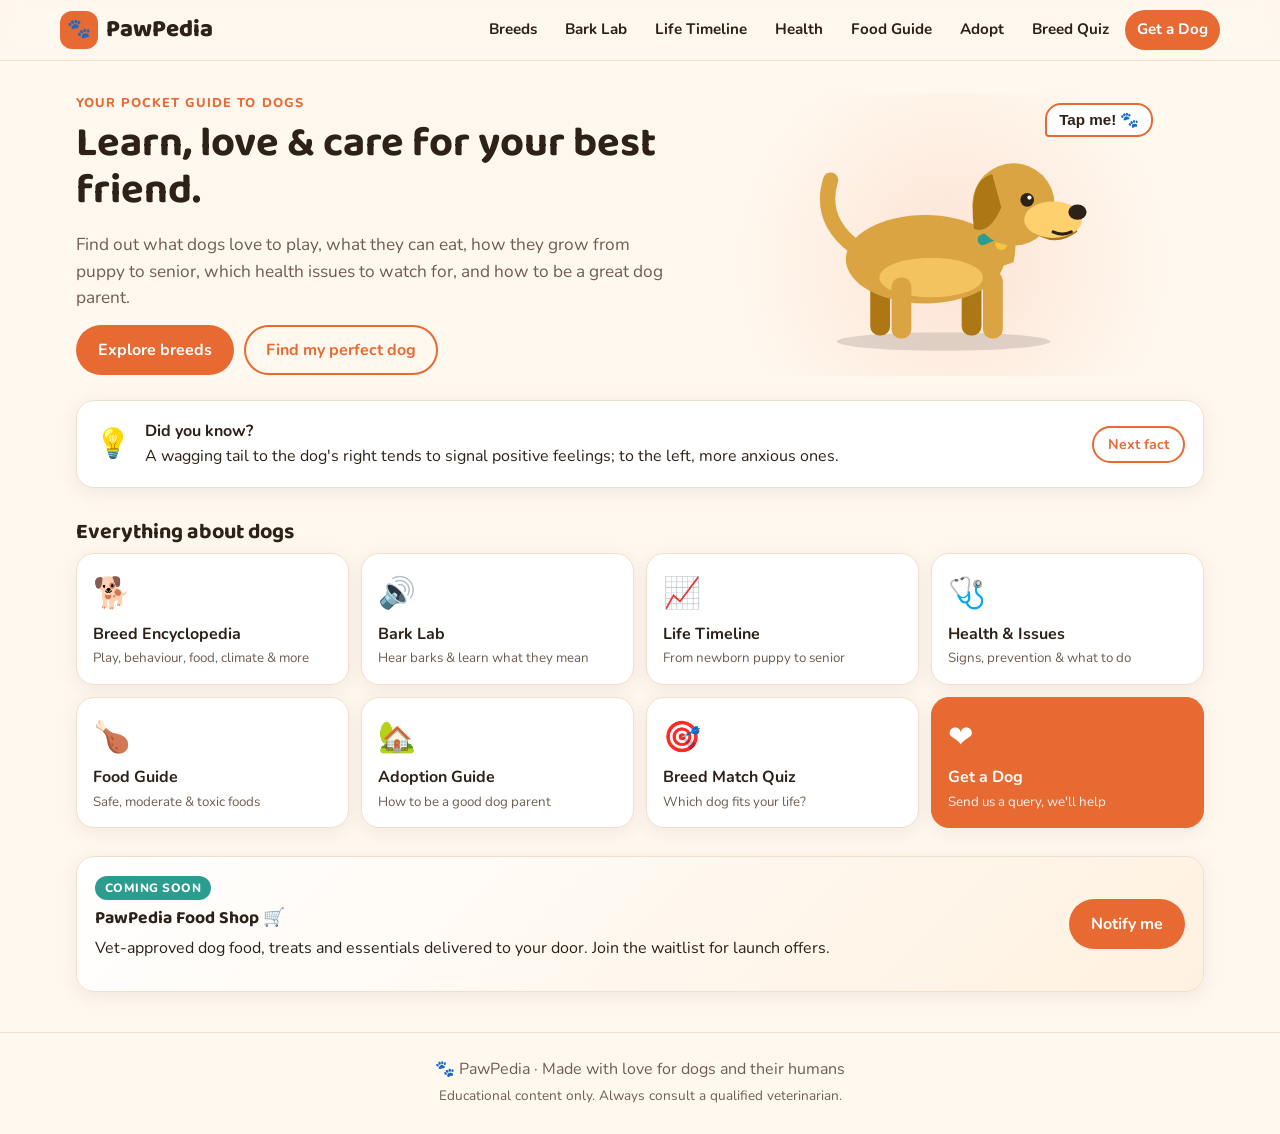
==== index.html @ 93c73d60 "Add PawPedia dog learning PWA for Netlify Breed encyclopedia, synthesised Bark Lab, life-stage timel" ====
<!doctype html>
<html lang="en">
<head>
  <meta charset="utf-8">
  <meta name="viewport" content="width=device-width, initial-scale=1, viewport-fit=cover">
  <title>PawPedia — Learn, Love & Care for Dogs</title>
  <meta name="description" content="PawPedia: learn dog breeds, what they love to play and eat, safe and toxic foods, the puppy-to-senior timeline, health issues and how to be a great dog parent. Hear different barks and find your perfect dog.">
  <meta name="theme-color" content="#e86a33">
  <link rel="manifest" href="/manifest.webmanifest">
  <link rel="icon" href="/icons/icon.svg" type="image/svg+xml">
  <link rel="apple-touch-icon" href="/icons/icon-192.png">
  <link rel="preconnect" href="https://fonts.googleapis.com">
  <link rel="preconnect" href="https://fonts.gstatic.com" crossorigin>
  <link href="https://fonts.googleapis.com/css2?family=Baloo+2:wght@600;800&family=Nunito:wght@400;600;700&display=swap" rel="stylesheet">
  <link rel="stylesheet" href="/css/styles.css">
</head>
<body>
  <a class="skip" href="#main">Skip to content</a>

  <header class="topbar">
    <a class="brand" href="#home" aria-label="PawPedia home">
      <span class="brand-mark" aria-hidden="true">🐾</span>
      <span>PawPedia</span>
    </a>
    <nav class="topnav" aria-label="Main">
      <a href="#breeds" data-nav="breeds">Breeds</a>
      <a href="#bark" data-nav="bark">Bark Lab</a>
      <a href="#timeline" data-nav="timeline">Life Timeline</a>
      <a href="#health" data-nav="health">Health</a>
      <a href="#food" data-nav="food">Food Guide</a>
      <a href="#adopt" data-nav="adopt">Adopt</a>
      <a href="#quiz" data-nav="quiz">Breed Quiz</a>
      <a href="#services" data-nav="services" class="cta">Get a Dog</a>
    </nav>
  </header>

  <main id="main" tabindex="-1">
    <!-- Home -->
    <section class="view" id="view-home" data-view="home">
      <div class="hero">
        <div class="hero-text">
          <p class="eyebrow">Your pocket guide to dogs</p>
          <h1>Learn, love &amp; care for your best friend.</h1>
          <p class="lead">Find out what dogs love to play, what they can eat, how they grow from puppy to senior, which health issues to watch for, and how to be a great dog parent.</p>
          <div class="hero-actions">
            <a class="btn primary" href="#breeds">Explore breeds</a>
            <a class="btn ghost" href="#quiz">Find my perfect dog</a>
          </div>
        </div>
        <button class="hero-dog" id="hero-dog" type="button" aria-label="Tap the dog to hear it bark">
          <span class="dog-holder" data-dog data-color="#d9a441"></span>
          <span class="bubble" aria-hidden="true">Tap me! 🐾</span>
        </button>
      </div>

      <div class="fact card">
        <span class="fact-icon" aria-hidden="true">💡</span>
        <div>
          <strong>Did you know?</strong>
          <p id="fact-text"></p>
        </div>
        <button class="btn small ghost" id="fact-next" type="button">Next fact</button>
      </div>

      <h2 class="section-title">Everything about dogs</h2>
      <div class="tiles">
        <a class="tile" href="#breeds"><span>🐕</span><b>Breed Encyclopedia</b><small>Play, behaviour, food, climate &amp; more</small></a>
        <a class="tile" href="#bark"><span>🔊</span><b>Bark Lab</b><small>Hear barks &amp; learn what they mean</small></a>
        <a class="tile" href="#timeline"><span>📈</span><b>Life Timeline</b><small>From newborn puppy to senior</small></a>
        <a class="tile" href="#health"><span>🩺</span><b>Health &amp; Issues</b><small>Signs, prevention &amp; what to do</small></a>
        <a class="tile" href="#food"><span>🍗</span><b>Food Guide</b><small>Safe, moderate &amp; toxic foods</small></a>
        <a class="tile" href="#adopt"><span>🏡</span><b>Adoption Guide</b><small>How to be a good dog parent</small></a>
        <a class="tile" href="#quiz"><span>🎯</span><b>Breed Match Quiz</b><small>Which dog fits your life?</small></a>
        <a class="tile accent" href="#services"><span>❤️</span><b>Get a Dog</b><small>Send us a query, we'll help</small></a>
      </div>

      <div class="promo card">
        <div>
          <span class="badge">Coming soon</span>
          <h3>PawPedia Food Shop 🛒</h3>
          <p>Vet-approved dog food, treats and essentials delivered to your door. Join the waitlist for launch offers.</p>
        </div>
        <a class="btn primary" href="#services/shop">Notify me</a>
      </div>
    </section>

    <!-- Breeds list -->
    <section class="view" id="view-breeds" data-view="breeds" hidden>
      <h1>Breed Encyclopedia</h1>
      <p class="lead">Tap a breed to see what it loves, how it behaves, what it eats, its ideal temperature and common health issues.</p>
      <div class="toolbar">
        <input type="search" id="breed-search" placeholder="Search breeds…" aria-label="Search breeds">
        <select id="breed-size" aria-label="Filter by size">
          <option value="">All sizes</option>
          <option value="Toy">Toy</option>
          <option value="Small">Small</option>
          <option value="Medium">Medium</option>
          <option value="Large">Large</option>
        </select>
      </div>
      <div class="breed-grid" id="breed-grid"></div>
    </section>

    <!-- Breed detail -->
    <section class="view" id="view-breed" data-view="breed" hidden>
      <div id="breed-detail"></div>
    </section>

    <!-- Bark lab -->
    <section class="view" id="view-bark" data-view="bark" hidden>
      <h1>Bark Lab 🔊</h1>
      <p class="lead">Dogs "talk" with barks, howls, whines and growls. Tap to hear each one and learn what your dog may be trying to say. Turn your volume up!</p>
      <div class="bark-stage card">
        <div class="dog-holder big" id="bark-dog" data-dog data-color="#c98a4b"></div>
        <div class="bark-controls">
          <label for="bark-voice">Dog size</label>
          <div class="seg" role="radiogroup" id="bark-voice">
            <button type="button" role="radio" data-voice="small" aria-checked="false">Small</button>
            <button type="button" role="radio" data-voice="medium" aria-checked="true">Medium</button>
            <button type="button" role="radio" data-voice="deep" aria-checked="false">Large</button>
          </div>
          <div class="bark-buttons">
            <button class="btn primary" type="button" data-bark="single">Woof!</button>
            <button class="btn primary" type="button" data-bark="double">Woof woof!</button>
          </div>
        </div>
      </div>
      <h2 class="section-title">What does that bark mean?</h2>
      <div class="bark-grid" id="bark-grid"></div>
      <p class="note">Context matters: look at the tail, ears and body posture together with the sound. A wagging tail doesn't always mean a happy dog.</p>
    </section>

    <!-- Timeline -->
    <section class="view" id="view-timeline" data-view="timeline" hidden>
      <h1>Life Timeline 📈</h1>
      <p class="lead">See how a dog looks, behaves and what it needs at every stage of life. Drag the slider or tap a stage.</p>
      <div class="timeline card">
        <div class="timeline-visual">
          <div class="dog-holder big" id="timeline-dog" data-dog data-color="#d9a441"></div>
        </div>
        <input type="range" id="timeline-range" min="0" max="6" step="1" value="0" aria-label="Life stage">
        <ol class="stage-dots" id="stage-dots"></ol>
        <div id="stage-info" class="stage-info" aria-live="polite"></div>
      </div>

      <div class="card age-calc">
        <h2>🎂 Dog age in human years</h2>
        <div class="calc-row">
          <label>Age (years)
            <input type="number" id="age-years" min="0" max="25" step="0.5" value="3">
          </label>
          <label>Size
            <select id="age-size">
              <option value="small">Small (&lt;10 kg)</option>
              <option value="medium" selected>Medium (10–25 kg)</option>
              <option value="large">Large (25–45 kg)</option>
              <option value="giant">Giant (&gt;45 kg)</option>
            </select>
          </label>
        </div>
        <p class="age-result" id="age-result" aria-live="polite"></p>
        <p class="note">This is an estimate. Larger dogs age faster after their first two years.</p>
      </div>
    </section>

    <!-- Health -->
    <section class="view" id="view-health" data-view="health" hidden>
      <h1>Health Issues &amp; How to Overcome Them 🩺</h1>
      <p class="lead">Know the warning signs early. Emergencies need a vet <strong>immediately</strong>.</p>
      <div class="chips" id="health-filter" role="group" aria-label="Filter by type">
        <button type="button" class="chip active" data-sev="">All</button>
        <button type="button" class="chip" data-sev="Emergency">🚨 Emergency</button>
        <button type="button" class="chip" data-sev="Common">Common</button>
        <button type="button" class="chip" data-sev="Chronic">Chronic</button>
        <button type="button" class="chip" data-sev="Behavioural">Behavioural</button>
      </div>
      <div class="health-list" id="health-list"></div>
      <div class="card vaccine">
        <h2>💉 Typical puppy vaccination &amp; care schedule</h2>
        <table>
          <thead><tr><th>Age</th><th>What</th></tr></thead>
          <tbody>
            <tr><td>2, 4, 6, 8 weeks</td><td>Deworming (then every 3 months for adults)</td></tr>
            <tr><td>6–8 weeks</td><td>1st core vaccine: DHPPi + Leptospirosis</td></tr>
            <tr><td>9–12 weeks</td><td>2nd DHPPi + L booster</td></tr>
            <tr><td>12–14 weeks</td><td>Anti-rabies vaccine + 3rd booster</td></tr>
            <tr><td>Every year</td><td>Booster vaccines + health check</td></tr>
            <tr><td>Monthly</td><td>Tick &amp; flea prevention</td></tr>
          </tbody>
        </table>
        <p class="note">Schedules vary by country and vet. Always follow your veterinarian's plan.</p>
      </div>
      <p class="disclaimer">PawPedia is for education only and is not a substitute for professional veterinary advice.</p>
    </section>

    <!-- Food -->
    <section class="view" id="view-food" data-view="food" hidden>
      <h1>Food Guide 🍗</h1>
      <p class="lead">Can my dog eat this? Search any food to find out.</p>
      <div class="toolbar">
        <input type="search" id="food-search" placeholder="e.g. chocolate, mango, curd…" aria-label="Search foods">
      </div>
      <div class="chips" id="food-filter" role="group" aria-label="Filter foods">
        <button type="button" class="chip active" data-verdict="">All</button>
        <button type="button" class="chip safe" data-verdict="safe">✅ Safe</button>
        <button type="button" class="chip moderate" data-verdict="moderate">⚠️ In moderation</button>
        <button type="button" class="chip toxic" data-verdict="toxic">⛔ Toxic</button>
      </div>
      <div class="food-list" id="food-list"></div>
      <div class="card tips">
        <h2>Feeding golden rules</h2>
        <ul>
          <li>Treats should make up no more than <strong>10%</strong> of daily calories.</li>
          <li>Switch foods gradually over <strong>7–10 days</strong> to avoid an upset stomach.</li>
          <li>Fresh, clean water must <strong>always</strong> be available.</li>
          <li>Puppies need puppy food. Large-breed puppies need large-breed formulas.</li>
          <li>If your dog eats something toxic, call your vet right away. Don't wait for symptoms.</li>
        </ul>
      </div>
    </section>

    <!-- Adopt -->
    <section class="view" id="view-adopt" data-view="adopt" hidden>
      <h1>Adopting a Dog: Be a Great Dog Parent 🏡</h1>
      <p class="lead">A dog is a 10–15 year commitment. Work through this checklist. Your progress is saved on this device.</p>
      <div class="progress card">
        <div class="progress-bar"><span id="adopt-progress-bar"></span></div>
        <p id="adopt-progress-text"></p>
      </div>
      <div id="adopt-list"></div>
      <div class="card tips">
        <h2>Adopt, don't shop? 💛</h2>
        <p>Millions of healthy, loving dogs (including Indies) wait in shelters. Adopted dogs are often already vaccinated and sterilised. If you buy, choose a responsible breeder who health-tests the parents, lets you meet the mother, and never sells puppies younger than 8 weeks.</p>
        <a class="btn primary" href="#services">Ask us to help you find a dog</a>
      </div>
    </section>

    <!-- Quiz -->
    <section class="view" id="view-quiz" data-view="quiz" hidden>
      <h1>Breed Match Quiz 🎯</h1>
      <p class="lead">Answer 6 quick questions and we'll suggest breeds that fit your lifestyle.</p>
      <form id="quiz-form" class="card quiz"></form>
      <div id="quiz-result"></div>
    </section>

    <!-- Services / revenue -->
    <section class="view" id="view-services" data-view="services" hidden>
      <h1>Get a Dog &amp; Services ❤️</h1>
      <p class="lead">Want a dog, food or care services? Tell us what you need and our team will get back to you.</p>

      <div class="service-grid">
        <article class="service card highlight" id="svc-get">
          <span class="svc-icon">🐶</span>
          <h2>Want to get a dog?</h2>
          <p>Adopt or buy from verified shelters and health-tested breeders. Send a query and we'll match you with the right dog.</p>
          <form name="dog-query" method="POST" action="/success.html" data-netlify="true" netlify-honeypot="bot-field" class="form" data-ajax>
            <input type="hidden" name="form-name" value="dog-query">
            <p class="hp"><label>Don't fill this: <input name="bot-field"></label></p>
            <label>Your name<input name="name" required autocomplete="name"></label>
            <div class="row2">
              <label>Phone<input name="phone" type="tel" required autocomplete="tel" pattern="[0-9+\-\s]{7,15}"></label>
              <label>Email<input name="email" type="email" autocomplete="email"></label>
            </div>
            <div class="row2">
              <label>City<input name="city" required autocomplete="address-level2"></label>
              <label>Preferred breed
                <select name="breed" id="query-breed">
                  <option value="Not sure — please suggest">Not sure — please suggest</option>
                </select>
              </label>
            </div>
            <div class="row2">
              <label>I want to
                <select name="intent">
                  <option>Adopt</option>
                  <option>Buy from a breeder</option>
                  <option>Either</option>
                </select>
              </label>
              <label>Puppy or adult?
                <select name="age-preference">
                  <option>Puppy</option>
                  <option>Adult</option>
                  <option>No preference</option>
                </select>
              </label>
            </div>
            <label>Anything else? (home, family, budget)<textarea name="message" rows="3"></textarea></label>
            <button class="btn primary block" type="submit">Send my query</button>
            <p class="form-status" role="status"></p>
          </form>
        </article>

        <article class="service card" id="svc-shop">
          <span class="badge">Coming soon</span>
          <span class="svc-icon">🛒</span>
          <h2>Dog Food Shop</h2>
          <p>Vet-approved dry and wet food, healthy treats, toys and accessories, delivered to your door. Join the waitlist for early-bird discounts.</p>
          <form name="shop-waitlist" method="POST" action="/success.html" data-netlify="true" netlify-honeypot="bot-field" class="form" data-ajax>
            <input type="hidden" name="form-name" value="shop-waitlist">
            <p class="hp"><label>Don't fill this: <input name="bot-field"></label></p>
            <label>Email or phone<input name="contact" required></label>
            <label>What would you buy?
              <select name="interest">
                <option>Dry food (kibble)</option>
                <option>Wet / fresh food</option>
                <option>Treats &amp; chews</option>
                <option>Toys &amp; accessories</option>
                <option>Monthly subscription box</option>
              </select>
            </label>
            <button class="btn primary block" type="submit">Notify me at launch</button>
            <p class="form-status" role="status"></p>
          </form>
        </article>
      </div>

      <h2 class="section-title">More services</h2>
      <div class="more-grid">
        <div class="mini card"><span>🩺</span><b>Online vet consult</b><small>Talk to a vet from home</small><button class="btn small ghost" data-interest="Online vet consult" type="button">I'm interested</button></div>
        <div class="mini card"><span>✂️</span><b>Grooming at home</b><small>Bath, haircut, nails &amp; ears</small><button class="btn small ghost" data-interest="Grooming at home" type="button">I'm interested</button></div>
        <div class="mini card"><span>🎓</span><b>Training classes</b><small>Puppy &amp; obedience training</small><button class="btn small ghost" data-interest="Training classes" type="button">I'm interested</button></div>
        <div class="mini card"><span>🏨</span><b>Boarding &amp; sitting</b><small>Trusted care while you travel</small><button class="btn small ghost" data-interest="Boarding & pet sitting" type="button">I'm interested</button></div>
        <div class="mini card"><span>🛡️</span><b>Pet insurance</b><small>Cover vet bills &amp; emergencies</small><button class="btn small ghost" data-interest="Pet insurance" type="button">I'm interested</button></div>
        <div class="mini card"><span>⭐</span><b>PawPedia Premium</b><small>Diet plans &amp; expert guides</small><button class="btn small ghost" data-interest="PawPedia Premium" type="button">I'm interested</button></div>
      </div>

      <article class="service card" id="svc-partner">
        <span class="svc-icon">🤝</span>
        <h2>Partner with PawPedia</h2>
        <p>Are you a shelter, breeder, vet, groomer, trainer or pet brand? List your services and reach dog lovers.</p>
        <form name="partner-enquiry" method="POST" action="/success.html" data-netlify="true" netlify-honeypot="bot-field" class="form" data-ajax>
          <input type="hidden" name="form-name" value="partner-enquiry">
          <p class="hp"><label>Don't fill this: <input name="bot-field"></label></p>
          <div class="row2">
            <label>Name / business<input name="name" required></label>
            <label>Phone or email<input name="contact" required></label>
          </div>
          <label>I am / I want
            <select name="type" id="partner-type">
              <option>Shelter / rescue</option>
              <option>Breeder</option>
              <option>Veterinarian</option>
              <option>Groomer</option>
              <option>Trainer</option>
              <option>Pet brand / advertiser</option>
              <option>Customer — Online vet consult</option>
              <option>Customer — Grooming at home</option>
              <option>Customer — Training classes</option>
              <option>Customer — Boarding &amp; pet sitting</option>
              <option>Customer — Pet insurance</option>
              <option>Customer — PawPedia Premium</option>
            </select>
          </label>
          <label>City<input name="city"></label>
          <label>Message<textarea name="message" rows="3"></textarea></label>
          <button class="btn primary block" type="submit">Send</button>
          <p class="form-status" role="status"></p>
        </form>
      </article>
    </section>
  </main>

  <nav class="tabbar" aria-label="Quick navigation">
    <a href="#home" data-nav="home"><span>🏠</span>Home</a>
    <a href="#breeds" data-nav="breeds"><span>🐕</span>Breeds</a>
    <a href="#bark" data-nav="bark"><span>🔊</span>Bark</a>
    <a href="#care" data-nav="care" id="care-tab"><span>🩺</span>Care</a>
    <a href="#services" data-nav="services"><span>❤️</span>Get a Dog</a>
  </nav>

  <div class="sheet" id="care-sheet" hidden>
    <div class="sheet-panel" role="dialog" aria-modal="true" aria-label="Care topics">
      <a href="#timeline">📈 Life Timeline</a>
      <a href="#health">🩺 Health &amp; Issues</a>
      <a href="#food">🍗 Food Guide</a>
      <a href="#adopt">🏡 Adoption Guide</a>
      <a href="#quiz">🎯 Breed Match Quiz</a>
    </div>
  </div>

  <footer class="footer">
    <p>🐾 PawPedia · Made with love for dogs and their humans</p>
    <p class="disclaimer">Educational content only. Always consult a qualified veterinarian.</p>
  </footer>

  <script src="/js/data.js"></script>
  <script src="/js/dog.js"></script>
  <script src="/js/bark.js"></script>
  <script src="/js/app.js"></script>
</body>
</html>
---- css/styles.css ----
:root {
  --bg: #fff8ef;
  --surface: #ffffff;
  --surface-2: #fff1e0;
  --text: #2d2118;
  --muted: #6f5d50;
  --primary: #e86a33;
  --primary-ink: #ffffff;
  --primary-soft: #fde3d4;
  --accent: #2a9d8f;
  --safe: #2a9d8f;
  --safe-soft: #dff3ef;
  --moderate: #c7861a;
  --moderate-soft: #fbf0d9;
  --toxic: #c9374b;
  --toxic-soft: #fbe1e4;
  --border: #f0dfcc;
  --shadow: 0 4px 18px rgba(80, 45, 20, 0.08);
  --radius: 18px;
  --font-head: "Baloo 2", "Trebuchet MS", system-ui, sans-serif;
  --font-body: "Nunito", system-ui, -apple-system, "Segoe UI", Roboto, sans-serif;
}

@media (prefers-color-scheme: dark) {
  :root {
    --bg: #1b1511;
    --surface: #261e18;
    --surface-2: #31261e;
    --text: #f6ebe0;
    --muted: #bfa996;
    --primary: #f2814f;
    --primary-ink: #1b1511;
    --primary-soft: #4a2c1d;
    --accent: #4cc3b4;
    --safe: #4cc3b4;
    --safe-soft: #1d3632;
    --moderate: #f0b44a;
    --moderate-soft: #3c3020;
    --toxic: #f07383;
    --toxic-soft: #44222a;
    --border: #3b2e25;
    --shadow: 0 4px 18px rgba(0, 0, 0, 0.35);
  }
}

* { box-sizing: border-box; }
html { scroll-padding-top: 76px; }
body {
  margin: 0;
  background: var(--bg);
  color: var(--text);
  font-family: var(--font-body);
  font-size: 16px;
  line-height: 1.55;
  -webkit-font-smoothing: antialiased;
  padding-bottom: calc(72px + env(safe-area-inset-bottom));
}
h1, h2, h3 { font-family: var(--font-head); line-height: 1.15; margin: 0 0 0.4em; }
h1 { font-size: clamp(1.8rem, 4.5vw, 2.6rem); }
h2 { font-size: 1.35rem; }
h3 { font-size: 1.1rem; }
p { margin: 0 0 0.75em; }
a { color: var(--primary); }
ul { margin: 0; padding-left: 1.2em; }
li { margin: 0.2em 0; }
[hidden] { display: none !important; }

.skip { position: absolute; left: -999px; top: 8px; background: var(--primary); color: var(--primary-ink); padding: 8px 14px; border-radius: 8px; z-index: 100; }
.skip:focus { left: 8px; }

/* ---------- Top bar ---------- */
.topbar {
  position: sticky; top: 0; z-index: 20;
  display: flex; align-items: center; justify-content: space-between; gap: 16px;
  padding: 10px max(16px, calc((100% - 1160px) / 2));
  background: color-mix(in srgb, var(--bg) 88%, transparent);
  backdrop-filter: blur(10px);
  border-bottom: 1px solid var(--border);
}
.brand { display: flex; align-items: center; gap: 8px; font-family: var(--font-head); font-weight: 800; font-size: 1.5rem; color: var(--text); text-decoration: none; }
.brand-mark { display: grid; place-items: center; width: 38px; height: 38px; border-radius: 12px; background: var(--primary); font-size: 1.2rem; }
.topnav { display: none; gap: 4px; flex-wrap: wrap; }
.topnav a { color: var(--text); text-decoration: none; font-weight: 700; padding: 8px 12px; border-radius: 999px; font-size: 0.95rem; }
.topnav a:hover { background: var(--surface-2); }
.topnav a.active { background: var(--primary-soft); color: var(--primary); }
.topnav a.cta { background: var(--primary); color: var(--primary-ink); }
@media (min-width: 1000px) {
  .topnav { display: flex; }
  .tabbar { display: none !important; }
  body { padding-bottom: 0; }
}

/* ---------- Bottom tab bar (mobile, app-like) ---------- */
.tabbar {
  position: fixed; left: 0; right: 0; bottom: 0; z-index: 30;
  display: grid; grid-template-columns: repeat(5, 1fr);
  background: var(--surface);
  border-top: 1px solid var(--border);
  padding-bottom: env(safe-area-inset-bottom);
  box-shadow: 0 -4px 16px rgba(0, 0, 0, 0.06);
}
.tabbar a { display: flex; flex-direction: column; align-items: center; gap: 2px; padding: 8px 2px 10px; font-size: 0.72rem; font-weight: 700; color: var(--muted); text-decoration: none; }
.tabbar a span { font-size: 1.35rem; line-height: 1; }
.tabbar a.active { color: var(--primary); }

.sheet { position: fixed; inset: 0; z-index: 25; background: rgba(0, 0, 0, 0.35); display: flex; align-items: flex-end; }
.sheet-panel { width: 100%; background: var(--surface); border-radius: 22px 22px 0 0; padding: 14px 16px calc(84px + env(safe-area-inset-bottom)); display: grid; gap: 6px; animation: slideUp 0.2s ease-out; }
.sheet-panel a { padding: 14px 16px; border-radius: 14px; background: var(--surface-2); color: var(--text); text-decoration: none; font-weight: 700; }
@keyframes slideUp { from { transform: translateY(40px); opacity: 0; } }

/* ---------- Layout ---------- */
main { max-width: 1160px; margin: 0 auto; padding: 24px 16px 40px; outline: none; }
.view { animation: fadeIn 0.25s ease-out; }
@keyframes fadeIn { from { opacity: 0; transform: translateY(6px); } }
.lead { font-size: 1.08rem; color: var(--muted); max-width: 720px; }
.muted { color: var(--muted); }
.note { color: var(--muted); font-size: 0.92rem; }
.disclaimer { color: var(--muted); font-size: 0.85rem; text-align: center; margin-top: 24px; }
.section-title { margin-top: 32px; }
.empty { color: var(--muted); padding: 24px; text-align: center; }
.card { background: var(--surface); border: 1px solid var(--border); border-radius: var(--radius); padding: 18px; box-shadow: var(--shadow); }

.btn { display: inline-flex; align-items: center; justify-content: center; gap: 6px; padding: 12px 20px; border-radius: 999px; font: 700 1rem var(--font-body); text-decoration: none; cursor: pointer; border: 2px solid transparent; transition: transform 0.1s, filter 0.15s; }
.btn:active { transform: scale(0.97); }
.btn.primary { background: var(--primary); color: var(--primary-ink); }
.btn.primary:hover { filter: brightness(1.06); }
.btn.ghost { background: transparent; border-color: var(--primary); color: var(--primary); }
.btn.small { padding: 7px 14px; font-size: 0.88rem; }
.btn.block { width: 100%; }
.btn:disabled { opacity: 0.6; cursor: wait; }
.badge { display: inline-block; background: var(--accent); color: #fff; font-weight: 800; font-size: 0.75rem; padding: 3px 10px; border-radius: 999px; text-transform: uppercase; letter-spacing: 0.04em; margin-bottom: 8px; }

/* ---------- Home ---------- */
.hero { display: grid; gap: 16px; align-items: center; grid-template-columns: 1fr; padding: 8px 0 24px; }
@media (min-width: 760px) { .hero { grid-template-columns: 1.2fr 1fr; } }
.eyebrow { color: var(--primary); font-weight: 800; text-transform: uppercase; letter-spacing: 0.08em; font-size: 0.8rem; margin-bottom: 6px; }
.hero-actions { display: flex; flex-wrap: wrap; gap: 10px; margin-top: 12px; }
.hero-dog { position: relative; border: 0; background: radial-gradient(circle at 50% 60%, var(--primary-soft), transparent 70%); cursor: pointer; padding: 20px; border-radius: 30px; }
.bubble { position: absolute; top: 10px; right: 10%; background: var(--surface); border: 2px solid var(--primary); color: var(--text); font-weight: 800; padding: 6px 12px; border-radius: 16px 16px 16px 4px; font-size: 0.95rem; }

.fact { display: flex; gap: 14px; align-items: center; flex-wrap: wrap; }
.fact > div { flex: 1 1 220px; }
.fact p { margin: 0; }
.fact-icon { font-size: 1.8rem; }

.tiles { display: grid; grid-template-columns: repeat(2, 1fr); gap: 12px; }
@media (min-width: 760px) { .tiles { grid-template-columns: repeat(4, 1fr); } }
.tile { display: flex; flex-direction: column; gap: 4px; padding: 16px; border-radius: var(--radius); background: var(--surface); border: 1px solid var(--border); box-shadow: var(--shadow); text-decoration: none; color: var(--text); transition: transform 0.15s; }
.tile:hover { transform: translateY(-3px); }
.tile span { font-size: 1.9rem; }
.tile small { color: var(--muted); line-height: 1.3; }
.tile.accent { background: var(--primary); color: var(--primary-ink); border-color: var(--primary); }
.tile.accent small { color: inherit; opacity: 0.9; }

.promo { margin-top: 28px; display: flex; flex-wrap: wrap; gap: 16px; align-items: center; justify-content: space-between; background: linear-gradient(135deg, var(--surface), var(--surface-2)); }
.promo > div { flex: 1 1 260px; }

/* ---------- Dog SVG ---------- */
.dog-holder { display: block; width: 100%; max-width: 320px; margin: 0 auto; --dog-scale: 1; }
.dog-holder.big { max-width: 360px; }
.dog-svg { display: block; width: 100%; height: auto; transform: scale(var(--dog-scale)); transform-origin: 50% 95%; transition: transform 0.45s cubic-bezier(.3,1.4,.6,1); }
.dog-tail { transform-origin: 42px 88px; animation: wag 0.9s ease-in-out infinite; }
.dog-jaw { transform-origin: 158px 74px; }
.dog-head { transform-origin: 130px 75px; }
.dog-ear { transform-origin: 132px 42px; }
.barking .dog-jaw { animation: jaw 0.18s ease-in-out infinite alternate; }
.barking .dog-head { animation: headBob 0.18s ease-in-out infinite alternate; }
.barking .dog-ear { animation: ear 0.18s ease-in-out infinite alternate; }
.barking .dog-tail { animation-duration: 0.25s; }
@keyframes wag { 0%, 100% { transform: rotate(-12deg); } 50% { transform: rotate(14deg); } }
@keyframes jaw { to { transform: rotate(18deg); } }
@keyframes headBob { to { transform: rotate(-6deg); } }
@keyframes ear { to { transform: rotate(-10deg); } }
@media (prefers-reduced-motion: reduce) {
  .dog-tail, .barking .dog-jaw, .barking .dog-head, .barking .dog-ear, .view, .sheet-panel { animation: none; }
}

/* ---------- Breeds ---------- */
.toolbar { display: flex; gap: 10px; flex-wrap: wrap; margin: 12px 0 16px; }
input, select, textarea { font: inherit; color: var(--text); background: var(--surface); border: 2px solid var(--border); border-radius: 12px; padding: 10px 14px; width: 100%; }
input:focus, select:focus, textarea:focus { outline: none; border-color: var(--primary); }
.toolbar input { flex: 1 1 220px; }
.toolbar select { flex: 0 1 180px; }
.breed-grid { display: grid; gap: 12px; grid-template-columns: repeat(auto-fill, minmax(260px, 1fr)); }
.breed-card { display: flex; gap: 14px; align-items: center; text-decoration: none; color: var(--text); transition: transform 0.15s; }
.breed-card:hover { transform: translateY(-3px); }
.breed-card h3 { margin: 0; }
.breed-card p { margin: 2px 0 6px; font-size: 0.9rem; }
.breed-thumb { flex: none; width: 64px; height: 64px; border-radius: 18px; display: grid; place-items: center; font-size: 2rem; background: color-mix(in srgb, var(--c) 30%, var(--surface)); border: 3px solid var(--c); }
.tags { display: flex; flex-wrap: wrap; gap: 6px; }
.tags span { background: var(--surface-2); padding: 2px 10px; border-radius: 999px; font-size: 0.8rem; font-weight: 700; }

.back { display: inline-block; margin-bottom: 12px; font-weight: 700; text-decoration: none; }
.breed-hero { display: grid; gap: 18px; align-items: center; grid-template-columns: 1fr; }
@media (min-width: 760px) { .breed-hero { grid-template-columns: 1fr 1.3fr; } }
.facts { display: grid; grid-template-columns: repeat(auto-fill, minmax(140px, 1fr)); gap: 10px; margin: 14px 0 0; }
.facts div { background: var(--surface-2); padding: 8px 12px; border-radius: 12px; }
.facts dt { font-size: 0.75rem; color: var(--muted); font-weight: 700; text-transform: uppercase; letter-spacing: 0.04em; }
.facts dd { margin: 0; font-weight: 700; }
.meters { margin-top: 14px; display: grid; gap: 10px 28px; grid-template-columns: repeat(auto-fill, minmax(250px, 1fr)); }
.meter { display: flex; justify-content: space-between; align-items: center; gap: 10px; font-weight: 600; }
.dots { display: flex; gap: 4px; }
.dots i { width: 14px; height: 14px; border-radius: 50%; background: var(--border); }
.dots i.on { background: var(--primary); }
.detail-grid { display: grid; gap: 14px; grid-template-columns: repeat(auto-fit, minmax(260px, 1fr)); margin: 14px 0; }
.card.good { border-left: 6px solid var(--safe); }
.card.bad { border-left: 6px solid var(--toxic); }
.more { display: inline-block; margin-top: 10px; font-weight: 700; text-decoration: none; }
.issues { display: grid; gap: 10px; grid-template-columns: repeat(auto-fit, minmax(240px, 1fr)); }
.issue { background: var(--surface-2); border-radius: 14px; padding: 12px 14px; }
.issue p { margin: 4px 0 0; font-size: 0.95rem; }

/* ---------- Bark ---------- */
.bark-stage { display: grid; gap: 16px; align-items: center; grid-template-columns: 1fr; }
@media (min-width: 760px) { .bark-stage { grid-template-columns: 1fr 1fr; } }
.bark-controls label { font-weight: 800; display: block; margin-bottom: 6px; }
.seg { display: inline-flex; background: var(--surface-2); border-radius: 999px; padding: 4px; gap: 4px; }
.seg button { border: 0; background: transparent; color: var(--text); font: 700 0.95rem var(--font-body); padding: 8px 16px; border-radius: 999px; cursor: pointer; }
.seg button[aria-checked="true"] { background: var(--primary); color: var(--primary-ink); }
.bark-buttons { display: flex; gap: 10px; flex-wrap: wrap; margin-top: 16px; }
.bark-grid { display: grid; gap: 12px; grid-template-columns: repeat(auto-fill, minmax(240px, 1fr)); }
.bark-card { display: flex; flex-direction: column; gap: 4px; text-align: left; cursor: pointer; font: inherit; color: var(--text); position: relative; transition: transform 0.15s, border-color 0.15s; }
.bark-card:hover { transform: translateY(-2px); border-color: var(--primary); }
.bark-card.playing { border-color: var(--primary); background: var(--primary-soft); }
.bark-card b { font-family: var(--font-head); font-size: 1.15rem; }
.bark-card small { color: var(--muted); }
.bark-card em { color: var(--primary); font-weight: 700; font-style: normal; }
.play-icon { position: absolute; top: 14px; right: 14px; width: 34px; height: 34px; border-radius: 50%; background: var(--primary); color: var(--primary-ink); display: grid; place-items: center; font-size: 0.8rem; }

/* ---------- Timeline ---------- */
.timeline-visual { display: flex; align-items: flex-end; }
.timeline-visual .dog-holder { max-width: 280px; }
#timeline-range { width: 100%; accent-color: var(--primary); padding: 0; border: 0; margin: 14px 0 6px; }
.stage-dots { list-style: none; padding: 0; margin: 0 0 12px; display: flex; gap: 6px; overflow-x: auto; scrollbar-width: thin; }
.stage-dots li { flex: 1 0 auto; margin: 0; }
.stage-dots button { width: 100%; border: 2px solid var(--border); background: var(--surface); color: var(--text); border-radius: 12px; padding: 6px 10px; font: 700 0.85rem var(--font-body); cursor: pointer; display: flex; flex-direction: column; align-items: center; white-space: nowrap; }
.stage-dots button small { color: var(--muted); font-weight: 600; font-size: 0.72rem; }
.stage-dots button.active { border-color: var(--primary); background: var(--primary-soft); }
.stage-info h3 { font-size: 1rem; }
.age-calc { margin-top: 18px; }
.calc-row { display: flex; gap: 12px; flex-wrap: wrap; }
.calc-row label { flex: 1 1 160px; font-weight: 700; display: grid; gap: 4px; }
.age-result { font-size: 1.15rem; margin-top: 12px; }
.age-result b { color: var(--primary); }

/* ---------- Health ---------- */
.chips { display: flex; flex-wrap: wrap; gap: 8px; margin: 12px 0 16px; }
.chip { border: 2px solid var(--border); background: var(--surface); color: var(--text); padding: 6px 14px; border-radius: 999px; font: 700 0.9rem var(--font-body); cursor: pointer; }
.chip.active { border-color: var(--primary); background: var(--primary); color: var(--primary-ink); }
.health-list { display: grid; gap: 10px; }
.health { padding: 0; }
.health summary { display: flex; align-items: center; gap: 12px; padding: 14px 18px; cursor: pointer; list-style: none; }
.health summary::-webkit-details-marker { display: none; }
.health summary::after { content: "＋"; margin-left: 8px; color: var(--muted); font-weight: 800; }
.health[open] summary::after { content: "－"; }
.health summary b { flex: 1; font-size: 1.05rem; }
.h-icon { font-size: 1.5rem; }
.sev { font-size: 0.75rem; font-weight: 800; padding: 3px 10px; border-radius: 999px; background: var(--surface-2); }
.health.emergency { border-left: 6px solid var(--toxic); }
.health.emergency .sev { background: var(--toxic-soft); color: var(--toxic); }
.health dl { margin: 0; padding: 0 18px 16px; }
.health dt { font-weight: 800; color: var(--primary); margin-top: 8px; }
.health dd { margin: 2px 0 0; }
.vaccine { margin-top: 20px; overflow-x: auto; }
table { width: 100%; border-collapse: collapse; }
th, td { text-align: left; padding: 10px; border-bottom: 1px solid var(--border); }
th { font-family: var(--font-head); }

/* ---------- Food ---------- */
.food-list { display: grid; gap: 10px; grid-template-columns: repeat(auto-fill, minmax(270px, 1fr)); }
.food { border-left: 6px solid var(--border); }
.food p { margin: 6px 0 0; font-size: 0.95rem; }
.food-head { display: flex; justify-content: space-between; gap: 8px; align-items: flex-start; }
.verdict { font-size: 0.78rem; font-weight: 800; padding: 3px 10px; border-radius: 999px; white-space: nowrap; }
.food.safe { border-left-color: var(--safe); }
.food.safe .verdict { background: var(--safe-soft); color: var(--safe); }
.food.moderate { border-left-color: var(--moderate); }
.food.moderate .verdict { background: var(--moderate-soft); color: var(--moderate); }
.food.toxic { border-left-color: var(--toxic); }
.food.toxic .verdict { background: var(--toxic-soft); color: var(--toxic); }
.chip.safe.active { background: var(--safe); border-color: var(--safe); }
.chip.moderate.active { background: var(--moderate); border-color: var(--moderate); }
.chip.toxic.active { background: var(--toxic); border-color: var(--toxic); }
.tips { margin-top: 20px; }

/* ---------- Adopt ---------- */
.progress { margin-bottom: 14px; }
.progress p { margin: 8px 0 0; font-weight: 700; }
.progress-bar { height: 14px; background: var(--surface-2); border-radius: 999px; overflow: hidden; }
.progress-bar span { display: block; height: 100%; width: 0; background: linear-gradient(90deg, var(--primary), var(--accent)); transition: width 0.3s; }
#adopt-list { display: grid; gap: 14px; grid-template-columns: repeat(auto-fit, minmax(300px, 1fr)); }
.check { display: flex; gap: 10px; align-items: flex-start; padding: 8px 4px; border-bottom: 1px dashed var(--border); cursor: pointer; }
.check:last-child { border-bottom: 0; }
.check input { width: 22px; height: 22px; flex: none; accent-color: var(--accent); margin-top: 1px; }
.check input:checked + span { color: var(--muted); text-decoration: line-through; }

/* ---------- Quiz ---------- */
.quiz { display: grid; gap: 16px; }
fieldset { border: 0; padding: 0; margin: 0; }
legend { font-family: var(--font-head); font-weight: 800; font-size: 1.1rem; margin-bottom: 8px; }
.options { display: flex; flex-wrap: wrap; gap: 8px; }
.option { cursor: pointer; }
.option input { position: absolute; opacity: 0; width: 1px; height: 1px; }
.option span { display: inline-block; padding: 9px 16px; border-radius: 999px; border: 2px solid var(--border); font-weight: 700; background: var(--surface); }
.option input:checked + span { border-color: var(--primary); background: var(--primary-soft); color: var(--primary); }
.option input:focus-visible + span { outline: 3px solid var(--accent); outline-offset: 2px; }
.match-grid { display: grid; gap: 14px; grid-template-columns: repeat(auto-fit, minmax(240px, 1fr)); }
.match { position: relative; text-align: center; display: flex; flex-direction: column; align-items: center; }
.match .hero-actions { justify-content: center; margin-top: auto; }
.rank { position: absolute; top: 12px; left: 14px; font-family: var(--font-head); font-weight: 800; color: var(--primary); font-size: 1.3rem; }
.score { font-weight: 800; color: var(--accent); font-size: 1.2rem; margin: 0; }

/* ---------- Services ---------- */
.service-grid { display: grid; gap: 16px; grid-template-columns: repeat(auto-fit, minmax(300px, 1fr)); align-items: start; }
.service { position: relative; }
.service.highlight { border: 2px solid var(--primary); }
.service .badge { position: absolute; top: 16px; right: 16px; }
#svc-partner { margin-top: 20px; }
.svc-icon { font-size: 2.2rem; display: block; margin-bottom: 4px; }
.form { display: grid; gap: 12px; margin-top: 12px; }
.form label { display: grid; gap: 4px; font-weight: 700; font-size: 0.92rem; }
.row2 { display: grid; gap: 12px; grid-template-columns: repeat(auto-fit, minmax(150px, 1fr)); }
.hp { position: absolute; left: -9999px; }
.form-status { margin: 0; font-weight: 700; min-height: 1.2em; }
.form-status.ok { color: var(--safe); }
.form-status.err { color: var(--toxic); }
.more-grid { display: grid; gap: 12px; grid-template-columns: repeat(auto-fill, minmax(170px, 1fr)); }
.mini { display: flex; flex-direction: column; gap: 4px; align-items: flex-start; }
.mini span { font-size: 1.8rem; }
.mini small { color: var(--muted); margin-bottom: 8px; }
.mini .btn { margin-top: auto; }

.footer { text-align: center; padding: 24px 16px 28px; color: var(--muted); border-top: 1px solid var(--border); }
.footer p { margin: 0 0 4px; }
.footer .disclaimer { margin: 0; }

:focus-visible { outline: 3px solid var(--accent); outline-offset: 2px; }
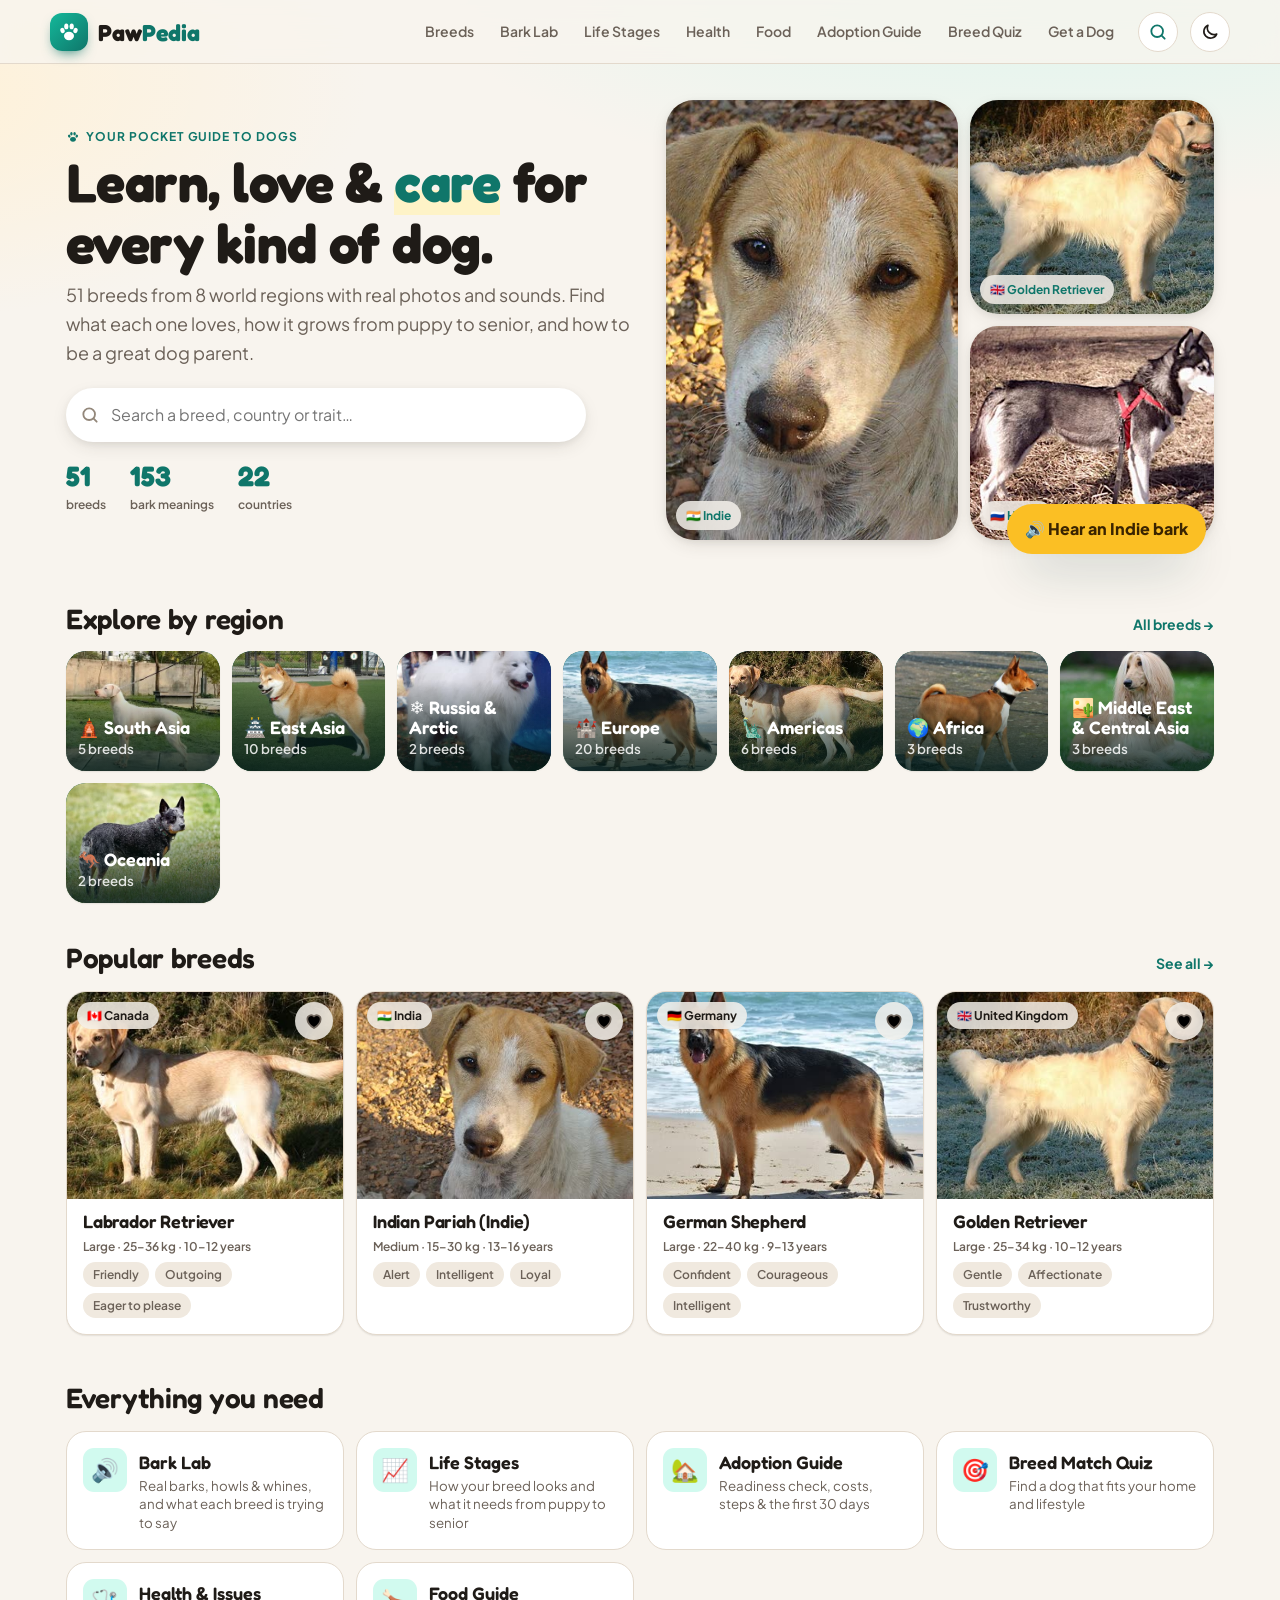
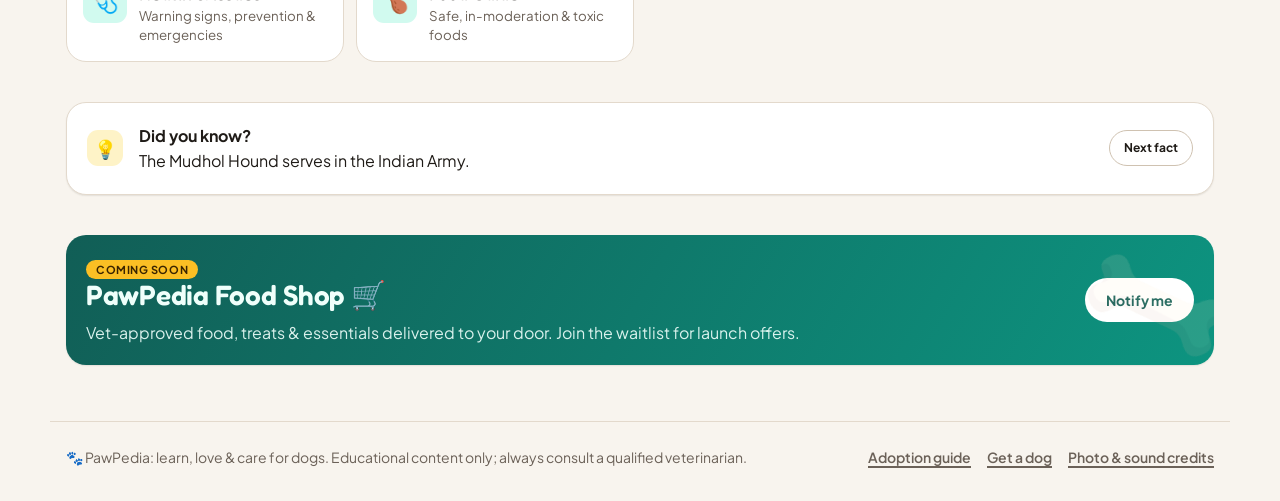
==== commit b602c0ae: "Redesign PawPedia: 51 breeds by region, real photos & sounds, breed-specific barks and timeline - Ad" ====
--- a/index.html
+++ b/index.html
@@ -3,357 +3,166 @@
 <head>
   <meta charset="utf-8">
   <meta name="viewport" content="width=device-width, initial-scale=1, viewport-fit=cover">
-  <title>PawPedia — Learn, Love & Care for Dogs</title>
-  <meta name="description" content="PawPedia: learn dog breeds, what they love to play and eat, safe and toxic foods, the puppy-to-senior timeline, health issues and how to be a great dog parent. Hear different barks and find your perfect dog.">
-  <meta name="theme-color" content="#e86a33">
+  <title>PawPedia — Dog Breeds, Barks, Care & Adoption Guide</title>
+  <meta name="description" content="Explore 51 dog breeds from every region with real photos and sounds. Hear what each breed's bark means, follow its life from puppy to senior, learn about food, health and how to adopt and be a great dog parent.">
+  <meta name="theme-color" content="#0f766a">
   <link rel="manifest" href="/manifest.webmanifest">
   <link rel="icon" href="/icons/icon.svg" type="image/svg+xml">
   <link rel="apple-touch-icon" href="/icons/icon-192.png">
   <link rel="preconnect" href="https://fonts.googleapis.com">
   <link rel="preconnect" href="https://fonts.gstatic.com" crossorigin>
-  <link href="https://fonts.googleapis.com/css2?family=Baloo+2:wght@600;800&family=Nunito:wght@400;600;700&display=swap" rel="stylesheet">
+  <link href="https://fonts.googleapis.com/css2?family=Fredoka:wght@500;600;700&family=Plus+Jakarta+Sans:wght@400;500;600;700;800&display=swap" rel="stylesheet">
+  <link rel="stylesheet" href="/css/tokens.css">
   <link rel="stylesheet" href="/css/styles.css">
+  <script>
+    try { const t = localStorage.getItem("pp-theme"); if (t) document.documentElement.dataset.theme = t; } catch (e) {}
+  </script>
 </head>
 <body>
+  <svg width="0" height="0" style="position:absolute" aria-hidden="true">
+    <symbol id="i-paw" viewBox="0 0 24 24"><g fill="currentColor"><ellipse cx="12" cy="16" rx="5" ry="4.2"/><ellipse cx="5.5" cy="10.5" rx="2.1" ry="2.7" transform="rotate(-20 5.5 10.5)"/><ellipse cx="9.3" cy="6.4" rx="2.1" ry="2.9"/><ellipse cx="14.7" cy="6.4" rx="2.1" ry="2.9"/><ellipse cx="18.5" cy="10.5" rx="2.1" ry="2.7" transform="rotate(20 18.5 10.5)"/></g></symbol>
+    <symbol id="i-home" viewBox="0 0 24 24"><path d="M3 10.5 12 3l9 7.5V20a1 1 0 0 1-1 1h-5v-6H9v6H4a1 1 0 0 1-1-1z" fill="none" stroke="currentColor" stroke-width="2" stroke-linejoin="round"/></symbol>
+    <symbol id="i-grid" viewBox="0 0 24 24"><g fill="none" stroke="currentColor" stroke-width="2"><rect x="3.5" y="3.5" width="7" height="7" rx="2"/><rect x="13.5" y="3.5" width="7" height="7" rx="2"/><rect x="3.5" y="13.5" width="7" height="7" rx="2"/><rect x="13.5" y="13.5" width="7" height="7" rx="2"/></g></symbol>
+    <symbol id="i-wave" viewBox="0 0 24 24"><g stroke="currentColor" stroke-width="2.2" stroke-linecap="round"><path d="M4 10v4M8 6v12M12 9v6M16 4v16M20 9v6"/></g></symbol>
+    <symbol id="i-care" viewBox="0 0 24 24"><path d="M12 20.5s-7.5-4.6-7.5-10.2A4.3 4.3 0 0 1 12 7.6a4.3 4.3 0 0 1 7.5 2.7c0 5.6-7.5 10.2-7.5 10.2z" fill="none" stroke="currentColor" stroke-width="2" stroke-linejoin="round"/><path d="M8 12h2.3l1.2-2 1.6 4 1.1-2H16" fill="none" stroke="currentColor" stroke-width="1.8" stroke-linecap="round" stroke-linejoin="round"/></symbol>
+    <symbol id="i-heart" viewBox="0 0 24 24"><path d="M12 20.5s-8-4.9-8-11A4.6 4.6 0 0 1 12 6.6a4.6 4.6 0 0 1 8 2.9c0 6.1-8 11-8 11z" stroke="currentColor" stroke-width="2" stroke-linejoin="round"/></symbol>
+    <symbol id="i-search" viewBox="0 0 24 24"><g fill="none" stroke="currentColor" stroke-width="2.2" stroke-linecap="round"><circle cx="11" cy="11" r="7"/><path d="m20 20-3.6-3.6"/></g></symbol>
+    <symbol id="i-sun" viewBox="0 0 24 24"><g fill="none" stroke="currentColor" stroke-width="2" stroke-linecap="round"><circle cx="12" cy="12" r="4"/><path d="M12 2v2M12 20v2M4.9 4.9l1.4 1.4M17.7 17.7l1.4 1.4M2 12h2M20 12h2M4.9 19.1l1.4-1.4M17.7 6.3l1.4-1.4"/></g></symbol>
+    <symbol id="i-moon" viewBox="0 0 24 24"><path d="M20 14.5A8 8 0 0 1 9.5 4a8 8 0 1 0 10.5 10.5z" fill="none" stroke="currentColor" stroke-width="2" stroke-linejoin="round"/></symbol>
+    <symbol id="i-play" viewBox="0 0 24 24"><path d="M8 5.5v13a1 1 0 0 0 1.5.9l10.2-6.5a1 1 0 0 0 0-1.7L9.5 4.6A1 1 0 0 0 8 5.5z" fill="currentColor"/></symbol>
+    <symbol id="i-chev" viewBox="0 0 24 24"><path d="m6 9 6 6 6-6" fill="none" stroke="currentColor" stroke-width="2.2" stroke-linecap="round" stroke-linejoin="round"/></symbol>
+    <symbol id="i-back" viewBox="0 0 24 24"><path d="M15 5 8 12l7 7" fill="none" stroke="currentColor" stroke-width="2.2" stroke-linecap="round" stroke-linejoin="round"/></symbol>
+    <symbol id="i-close" viewBox="0 0 24 24"><path d="M6 6l12 12M18 6 6 18" stroke="currentColor" stroke-width="2.2" stroke-linecap="round"/></symbol>
+  </svg>
+
   <a class="skip" href="#main">Skip to content</a>
 
-  <header class="topbar">
+  <header class="appbar">
     <a class="brand" href="#home" aria-label="PawPedia home">
-      <span class="brand-mark" aria-hidden="true">🐾</span>
-      <span>PawPedia</span>
+      <span class="brand-mark" aria-hidden="true"><svg style="color:#fff"><use href="#i-paw"/></svg></span>
+      <span>Paw<b>Pedia</b></span>
     </a>
     <nav class="topnav" aria-label="Main">
       <a href="#breeds" data-nav="breeds">Breeds</a>
       <a href="#bark" data-nav="bark">Bark Lab</a>
-      <a href="#timeline" data-nav="timeline">Life Timeline</a>
+      <a href="#timeline" data-nav="timeline">Life Stages</a>
       <a href="#health" data-nav="health">Health</a>
-      <a href="#food" data-nav="food">Food Guide</a>
-      <a href="#adopt" data-nav="adopt">Adopt</a>
+      <a href="#food" data-nav="food">Food</a>
+      <a href="#adopt" data-nav="adopt">Adoption Guide</a>
       <a href="#quiz" data-nav="quiz">Breed Quiz</a>
-      <a href="#services" data-nav="services" class="cta">Get a Dog</a>
+      <a href="#services" data-nav="services">Get a Dog</a>
     </nav>
+    <a class="icon-btn" href="#breeds" id="search-btn" aria-label="Search breeds"><svg><use href="#i-search"/></svg></a>
+    <button class="icon-btn" id="theme-btn" type="button" aria-label="Toggle dark mode"><svg><use href="#i-moon"/></svg></button>
   </header>
 
   <main id="main" tabindex="-1">
-    <!-- Home -->
-    <section class="view" id="view-home" data-view="home">
-      <div class="hero">
-        <div class="hero-text">
-          <p class="eyebrow">Your pocket guide to dogs</p>
-          <h1>Learn, love &amp; care for your best friend.</h1>
-          <p class="lead">Find out what dogs love to play, what they can eat, how they grow from puppy to senior, which health issues to watch for, and how to be a great dog parent.</p>
-          <div class="hero-actions">
-            <a class="btn primary" href="#breeds">Explore breeds</a>
-            <a class="btn ghost" href="#quiz">Find my perfect dog</a>
-          </div>
-        </div>
-        <button class="hero-dog" id="hero-dog" type="button" aria-label="Tap the dog to hear it bark">
-          <span class="dog-holder" data-dog data-color="#d9a441"></span>
-          <span class="bubble" aria-hidden="true">Tap me! 🐾</span>
-        </button>
-      </div>
-
-      <div class="fact card">
-        <span class="fact-icon" aria-hidden="true">💡</span>
-        <div>
-          <strong>Did you know?</strong>
-          <p id="fact-text"></p>
-        </div>
-        <button class="btn small ghost" id="fact-next" type="button">Next fact</button>
-      </div>
-
-      <h2 class="section-title">Everything about dogs</h2>
-      <div class="tiles">
-        <a class="tile" href="#breeds"><span>🐕</span><b>Breed Encyclopedia</b><small>Play, behaviour, food, climate &amp; more</small></a>
-        <a class="tile" href="#bark"><span>🔊</span><b>Bark Lab</b><small>Hear barks &amp; learn what they mean</small></a>
-        <a class="tile" href="#timeline"><span>📈</span><b>Life Timeline</b><small>From newborn puppy to senior</small></a>
-        <a class="tile" href="#health"><span>🩺</span><b>Health &amp; Issues</b><small>Signs, prevention &amp; what to do</small></a>
-        <a class="tile" href="#food"><span>🍗</span><b>Food Guide</b><small>Safe, moderate &amp; toxic foods</small></a>
-        <a class="tile" href="#adopt"><span>🏡</span><b>Adoption Guide</b><small>How to be a good dog parent</small></a>
-        <a class="tile" href="#quiz"><span>🎯</span><b>Breed Match Quiz</b><small>Which dog fits your life?</small></a>
-        <a class="tile accent" href="#services"><span>❤️</span><b>Get a Dog</b><small>Send us a query, we'll help</small></a>
-      </div>
-
-      <div class="promo card">
-        <div>
-          <span class="badge">Coming soon</span>
-          <h3>PawPedia Food Shop 🛒</h3>
-          <p>Vet-approved dog food, treats and essentials delivered to your door. Join the waitlist for launch offers.</p>
-        </div>
-        <a class="btn primary" href="#services/shop">Notify me</a>
-      </div>
-    </section>
-
-    <!-- Breeds list -->
-    <section class="view" id="view-breeds" data-view="breeds" hidden>
-      <h1>Breed Encyclopedia</h1>
-      <p class="lead">Tap a breed to see what it loves, how it behaves, what it eats, its ideal temperature and common health issues.</p>
-      <div class="toolbar">
-        <input type="search" id="breed-search" placeholder="Search breeds…" aria-label="Search breeds">
-        <select id="breed-size" aria-label="Filter by size">
-          <option value="">All sizes</option>
-          <option value="Toy">Toy</option>
-          <option value="Small">Small</option>
-          <option value="Medium">Medium</option>
-          <option value="Large">Large</option>
-        </select>
-      </div>
-      <div class="breed-grid" id="breed-grid"></div>
-    </section>
-
-    <!-- Breed detail -->
-    <section class="view" id="view-breed" data-view="breed" hidden>
-      <div id="breed-detail"></div>
-    </section>
-
-    <!-- Bark lab -->
-    <section class="view" id="view-bark" data-view="bark" hidden>
-      <h1>Bark Lab 🔊</h1>
-      <p class="lead">Dogs "talk" with barks, howls, whines and growls. Tap to hear each one and learn what your dog may be trying to say. Turn your volume up!</p>
-      <div class="bark-stage card">
-        <div class="dog-holder big" id="bark-dog" data-dog data-color="#c98a4b"></div>
-        <div class="bark-controls">
-          <label for="bark-voice">Dog size</label>
-          <div class="seg" role="radiogroup" id="bark-voice">
-            <button type="button" role="radio" data-voice="small" aria-checked="false">Small</button>
-            <button type="button" role="radio" data-voice="medium" aria-checked="true">Medium</button>
-            <button type="button" role="radio" data-voice="deep" aria-checked="false">Large</button>
-          </div>
-          <div class="bark-buttons">
-            <button class="btn primary" type="button" data-bark="single">Woof!</button>
-            <button class="btn primary" type="button" data-bark="double">Woof woof!</button>
-          </div>
-        </div>
-      </div>
-      <h2 class="section-title">What does that bark mean?</h2>
-      <div class="bark-grid" id="bark-grid"></div>
-      <p class="note">Context matters: look at the tail, ears and body posture together with the sound. A wagging tail doesn't always mean a happy dog.</p>
-    </section>
-
-    <!-- Timeline -->
-    <section class="view" id="view-timeline" data-view="timeline" hidden>
-      <h1>Life Timeline 📈</h1>
-      <p class="lead">See how a dog looks, behaves and what it needs at every stage of life. Drag the slider or tap a stage.</p>
-      <div class="timeline card">
-        <div class="timeline-visual">
-          <div class="dog-holder big" id="timeline-dog" data-dog data-color="#d9a441"></div>
-        </div>
-        <input type="range" id="timeline-range" min="0" max="6" step="1" value="0" aria-label="Life stage">
-        <ol class="stage-dots" id="stage-dots"></ol>
-        <div id="stage-info" class="stage-info" aria-live="polite"></div>
-      </div>
-
-      <div class="card age-calc">
-        <h2>🎂 Dog age in human years</h2>
-        <div class="calc-row">
-          <label>Age (years)
-            <input type="number" id="age-years" min="0" max="25" step="0.5" value="3">
-          </label>
-          <label>Size
-            <select id="age-size">
-              <option value="small">Small (&lt;10 kg)</option>
-              <option value="medium" selected>Medium (10–25 kg)</option>
-              <option value="large">Large (25–45 kg)</option>
-              <option value="giant">Giant (&gt;45 kg)</option>
-            </select>
-          </label>
-        </div>
-        <p class="age-result" id="age-result" aria-live="polite"></p>
-        <p class="note">This is an estimate. Larger dogs age faster after their first two years.</p>
-      </div>
-    </section>
-
-    <!-- Health -->
-    <section class="view" id="view-health" data-view="health" hidden>
-      <h1>Health Issues &amp; How to Overcome Them 🩺</h1>
-      <p class="lead">Know the warning signs early. Emergencies need a vet <strong>immediately</strong>.</p>
-      <div class="chips" id="health-filter" role="group" aria-label="Filter by type">
-        <button type="button" class="chip active" data-sev="">All</button>
-        <button type="button" class="chip" data-sev="Emergency">🚨 Emergency</button>
-        <button type="button" class="chip" data-sev="Common">Common</button>
-        <button type="button" class="chip" data-sev="Chronic">Chronic</button>
-        <button type="button" class="chip" data-sev="Behavioural">Behavioural</button>
-      </div>
-      <div class="health-list" id="health-list"></div>
-      <div class="card vaccine">
-        <h2>💉 Typical puppy vaccination &amp; care schedule</h2>
-        <table>
-          <thead><tr><th>Age</th><th>What</th></tr></thead>
-          <tbody>
-            <tr><td>2, 4, 6, 8 weeks</td><td>Deworming (then every 3 months for adults)</td></tr>
-            <tr><td>6–8 weeks</td><td>1st core vaccine: DHPPi + Leptospirosis</td></tr>
-            <tr><td>9–12 weeks</td><td>2nd DHPPi + L booster</td></tr>
-            <tr><td>12–14 weeks</td><td>Anti-rabies vaccine + 3rd booster</td></tr>
-            <tr><td>Every year</td><td>Booster vaccines + health check</td></tr>
-            <tr><td>Monthly</td><td>Tick &amp; flea prevention</td></tr>
-          </tbody>
-        </table>
-        <p class="note">Schedules vary by country and vet. Always follow your veterinarian's plan.</p>
-      </div>
-      <p class="disclaimer">PawPedia is for education only and is not a substitute for professional veterinary advice.</p>
-    </section>
-
-    <!-- Food -->
-    <section class="view" id="view-food" data-view="food" hidden>
-      <h1>Food Guide 🍗</h1>
-      <p class="lead">Can my dog eat this? Search any food to find out.</p>
-      <div class="toolbar">
-        <input type="search" id="food-search" placeholder="e.g. chocolate, mango, curd…" aria-label="Search foods">
-      </div>
-      <div class="chips" id="food-filter" role="group" aria-label="Filter foods">
-        <button type="button" class="chip active" data-verdict="">All</button>
-        <button type="button" class="chip safe" data-verdict="safe">✅ Safe</button>
-        <button type="button" class="chip moderate" data-verdict="moderate">⚠️ In moderation</button>
-        <button type="button" class="chip toxic" data-verdict="toxic">⛔ Toxic</button>
-      </div>
-      <div class="food-list" id="food-list"></div>
-      <div class="card tips">
-        <h2>Feeding golden rules</h2>
-        <ul>
-          <li>Treats should make up no more than <strong>10%</strong> of daily calories.</li>
-          <li>Switch foods gradually over <strong>7–10 days</strong> to avoid an upset stomach.</li>
-          <li>Fresh, clean water must <strong>always</strong> be available.</li>
-          <li>Puppies need puppy food. Large-breed puppies need large-breed formulas.</li>
-          <li>If your dog eats something toxic, call your vet right away. Don't wait for symptoms.</li>
-        </ul>
-      </div>
-    </section>
-
-    <!-- Adopt -->
-    <section class="view" id="view-adopt" data-view="adopt" hidden>
-      <h1>Adopting a Dog: Be a Great Dog Parent 🏡</h1>
-      <p class="lead">A dog is a 10–15 year commitment. Work through this checklist. Your progress is saved on this device.</p>
-      <div class="progress card">
-        <div class="progress-bar"><span id="adopt-progress-bar"></span></div>
-        <p id="adopt-progress-text"></p>
-      </div>
-      <div id="adopt-list"></div>
-      <div class="card tips">
-        <h2>Adopt, don't shop? 💛</h2>
-        <p>Millions of healthy, loving dogs (including Indies) wait in shelters. Adopted dogs are often already vaccinated and sterilised. If you buy, choose a responsible breeder who health-tests the parents, lets you meet the mother, and never sells puppies younger than 8 weeks.</p>
-        <a class="btn primary" href="#services">Ask us to help you find a dog</a>
-      </div>
-    </section>
-
-    <!-- Quiz -->
-    <section class="view" id="view-quiz" data-view="quiz" hidden>
-      <h1>Breed Match Quiz 🎯</h1>
-      <p class="lead">Answer 6 quick questions and we'll suggest breeds that fit your lifestyle.</p>
-      <form id="quiz-form" class="card quiz"></form>
-      <div id="quiz-result"></div>
-    </section>
-
-    <!-- Services / revenue -->
-    <section class="view" id="view-services" data-view="services" hidden>
-      <h1>Get a Dog &amp; Services ❤️</h1>
-      <p class="lead">Want a dog, food or care services? Tell us what you need and our team will get back to you.</p>
-
-      <div class="service-grid">
-        <article class="service card highlight" id="svc-get">
-          <span class="svc-icon">🐶</span>
+    <section class="view" data-view="home" id="view-home"></section>
+    <section class="view" data-view="breeds" id="view-breeds" hidden></section>
+    <section class="view" data-view="breed" id="view-breed" hidden></section>
+    <section class="view" data-view="bark" id="view-bark" hidden></section>
+    <section class="view" data-view="timeline" id="view-timeline" hidden></section>
+    <section class="view" data-view="health" id="view-health" hidden></section>
+    <section class="view" data-view="food" id="view-food" hidden></section>
+    <section class="view" data-view="adopt" id="view-adopt" hidden></section>
+    <section class="view" data-view="quiz" id="view-quiz" hidden></section>
+    <section class="view" data-view="credits" id="view-credits" hidden></section>
+
+    <!-- Services: static markup so Netlify Forms can detect the forms at deploy time -->
+    <section class="view" data-view="services" id="view-services" hidden>
+      <div class="page-head">
+        <span class="eyebrow">Get a dog · Shop · Services</span>
+        <h1>Find your dog &amp; everything it needs</h1>
+        <p class="lead">Tell us what you're looking for and our team will get back to you, usually within 24 hours.</p>
+      </div>
+
+      <div class="svc-grid">
+        <article class="card svc highlight" id="svc-get">
+          <div class="svc-ic">🐶</div>
           <h2>Want to get a dog?</h2>
-          <p>Adopt or buy from verified shelters and health-tested breeders. Send a query and we'll match you with the right dog.</p>
+          <p class="muted">Adopt from verified shelters or buy from health-tested, registered breeders. We'll match you with the right dog for your home.</p>
           <form name="dog-query" method="POST" action="/success.html" data-netlify="true" netlify-honeypot="bot-field" class="form" data-ajax>
             <input type="hidden" name="form-name" value="dog-query">
             <p class="hp"><label>Don't fill this: <input name="bot-field"></label></p>
-            <label>Your name<input name="name" required autocomplete="name"></label>
+            <div class="field"><label for="q-name">Your name</label><input id="q-name" name="name" required autocomplete="name"></div>
             <div class="row2">
-              <label>Phone<input name="phone" type="tel" required autocomplete="tel" pattern="[0-9+\-\s]{7,15}"></label>
-              <label>Email<input name="email" type="email" autocomplete="email"></label>
+              <div class="field"><label for="q-phone">Phone</label><input id="q-phone" name="phone" type="tel" required autocomplete="tel" pattern="[0-9+\-\s]{7,15}"></div>
+              <div class="field"><label for="q-email">Email</label><input id="q-email" name="email" type="email" autocomplete="email"></div>
             </div>
             <div class="row2">
-              <label>City<input name="city" required autocomplete="address-level2"></label>
-              <label>Preferred breed
-                <select name="breed" id="query-breed">
-                  <option value="Not sure — please suggest">Not sure — please suggest</option>
-                </select>
-              </label>
+              <div class="field"><label for="q-city">City</label><input id="q-city" name="city" required autocomplete="address-level2"></div>
+              <div class="field"><label for="query-breed">Preferred breed</label>
+                <select name="breed" id="query-breed"><option value="Not sure — please suggest">Not sure — please suggest</option></select>
+              </div>
             </div>
             <div class="row2">
-              <label>I want to
-                <select name="intent">
-                  <option>Adopt</option>
-                  <option>Buy from a breeder</option>
-                  <option>Either</option>
-                </select>
-              </label>
-              <label>Puppy or adult?
-                <select name="age-preference">
-                  <option>Puppy</option>
-                  <option>Adult</option>
-                  <option>No preference</option>
-                </select>
-              </label>
-            </div>
-            <label>Anything else? (home, family, budget)<textarea name="message" rows="3"></textarea></label>
+              <div class="field"><label for="q-intent">I want to</label>
+                <select id="q-intent" name="intent"><option>Adopt</option><option>Buy from a breeder</option><option>Either</option></select>
+              </div>
+              <div class="field"><label for="q-age">Puppy or adult?</label>
+                <select id="q-age" name="age-preference"><option>Puppy</option><option>Adult</option><option>No preference</option></select>
+              </div>
+            </div>
+            <div class="field"><label for="q-msg">Anything else? (home, family, budget)</label><textarea id="q-msg" name="message" rows="3"></textarea></div>
             <button class="btn primary block" type="submit">Send my query</button>
             <p class="form-status" role="status"></p>
           </form>
         </article>
 
-        <article class="service card" id="svc-shop">
+        <article class="card svc" id="svc-shop">
           <span class="badge">Coming soon</span>
-          <span class="svc-icon">🛒</span>
-          <h2>Dog Food Shop</h2>
-          <p>Vet-approved dry and wet food, healthy treats, toys and accessories, delivered to your door. Join the waitlist for early-bird discounts.</p>
+          <div class="svc-ic">🛒</div>
+          <h2>PawPedia Food Shop</h2>
+          <p class="muted">Vet-approved dry and wet food, healthy treats, toys and accessories, delivered to your door. Join the waitlist for early-bird discounts.</p>
           <form name="shop-waitlist" method="POST" action="/success.html" data-netlify="true" netlify-honeypot="bot-field" class="form" data-ajax>
             <input type="hidden" name="form-name" value="shop-waitlist">
             <p class="hp"><label>Don't fill this: <input name="bot-field"></label></p>
-            <label>Email or phone<input name="contact" required></label>
-            <label>What would you buy?
-              <select name="interest">
-                <option>Dry food (kibble)</option>
-                <option>Wet / fresh food</option>
-                <option>Treats &amp; chews</option>
-                <option>Toys &amp; accessories</option>
-                <option>Monthly subscription box</option>
+            <div class="field"><label for="s-contact">Email or phone</label><input id="s-contact" name="contact" required></div>
+            <div class="field"><label for="s-int">What would you buy?</label>
+              <select id="s-int" name="interest">
+                <option>Dry food (kibble)</option><option>Wet / fresh food</option><option>Treats &amp; chews</option><option>Toys &amp; accessories</option><option>Monthly subscription box</option>
               </select>
-            </label>
+            </div>
+            <div class="field"><label for="s-breed">My dog's breed (optional)</label><input id="s-breed" name="dog-breed"></div>
             <button class="btn primary block" type="submit">Notify me at launch</button>
             <p class="form-status" role="status"></p>
           </form>
         </article>
       </div>
 
-      <h2 class="section-title">More services</h2>
-      <div class="more-grid">
-        <div class="mini card"><span>🩺</span><b>Online vet consult</b><small>Talk to a vet from home</small><button class="btn small ghost" data-interest="Online vet consult" type="button">I'm interested</button></div>
-        <div class="mini card"><span>✂️</span><b>Grooming at home</b><small>Bath, haircut, nails &amp; ears</small><button class="btn small ghost" data-interest="Grooming at home" type="button">I'm interested</button></div>
-        <div class="mini card"><span>🎓</span><b>Training classes</b><small>Puppy &amp; obedience training</small><button class="btn small ghost" data-interest="Training classes" type="button">I'm interested</button></div>
-        <div class="mini card"><span>🏨</span><b>Boarding &amp; sitting</b><small>Trusted care while you travel</small><button class="btn small ghost" data-interest="Boarding & pet sitting" type="button">I'm interested</button></div>
-        <div class="mini card"><span>🛡️</span><b>Pet insurance</b><small>Cover vet bills &amp; emergencies</small><button class="btn small ghost" data-interest="Pet insurance" type="button">I'm interested</button></div>
-        <div class="mini card"><span>⭐</span><b>PawPedia Premium</b><small>Diet plans &amp; expert guides</small><button class="btn small ghost" data-interest="PawPedia Premium" type="button">I'm interested</button></div>
-      </div>
-
-      <article class="service card" id="svc-partner">
-        <span class="svc-icon">🤝</span>
+      <div class="section">
+        <div class="section-head"><h2>More services</h2></div>
+        <div class="mini-grid">
+          <div class="card mini"><span class="card-ic">🩺</span><b>Online vet consult</b><small>Talk to a vet from home</small><button class="btn sm outline" data-interest="Online vet consult" type="button">I'm interested</button></div>
+          <div class="card mini"><span class="card-ic">✂️</span><b>Grooming at home</b><small>Bath, haircut, nails &amp; ears</small><button class="btn sm outline" data-interest="Grooming at home" type="button">I'm interested</button></div>
+          <div class="card mini"><span class="card-ic">🎓</span><b>Training classes</b><small>Puppy &amp; obedience training</small><button class="btn sm outline" data-interest="Training classes" type="button">I'm interested</button></div>
+          <div class="card mini"><span class="card-ic">🏨</span><b>Boarding &amp; sitting</b><small>Trusted care while you travel</small><button class="btn sm outline" data-interest="Boarding & pet sitting" type="button">I'm interested</button></div>
+          <div class="card mini"><span class="card-ic">🛡️</span><b>Pet insurance</b><small>Cover vet bills &amp; emergencies</small><button class="btn sm outline" data-interest="Pet insurance" type="button">I'm interested</button></div>
+          <div class="card mini"><span class="card-ic">⭐</span><b>PawPedia Premium</b><small>Diet plans &amp; expert guides</small><button class="btn sm outline" data-interest="PawPedia Premium" type="button">I'm interested</button></div>
+        </div>
+      </div>
+
+      <article class="card svc section" id="svc-partner">
+        <div class="svc-ic">🤝</div>
         <h2>Partner with PawPedia</h2>
-        <p>Are you a shelter, breeder, vet, groomer, trainer or pet brand? List your services and reach dog lovers.</p>
+        <p class="muted">Are you a shelter, breeder, vet, groomer, trainer or pet brand? List your services and reach dog lovers. Interested in a service above? Send us a note here too.</p>
         <form name="partner-enquiry" method="POST" action="/success.html" data-netlify="true" netlify-honeypot="bot-field" class="form" data-ajax>
           <input type="hidden" name="form-name" value="partner-enquiry">
           <p class="hp"><label>Don't fill this: <input name="bot-field"></label></p>
           <div class="row2">
-            <label>Name / business<input name="name" required></label>
-            <label>Phone or email<input name="contact" required></label>
+            <div class="field"><label for="p-name">Name / business</label><input id="p-name" name="name" required></div>
+            <div class="field"><label for="p-contact">Phone or email</label><input id="p-contact" name="contact" required></div>
           </div>
-          <label>I am / I want
-            <select name="type" id="partner-type">
-              <option>Shelter / rescue</option>
-              <option>Breeder</option>
-              <option>Veterinarian</option>
-              <option>Groomer</option>
-              <option>Trainer</option>
-              <option>Pet brand / advertiser</option>
-              <option>Customer — Online vet consult</option>
-              <option>Customer — Grooming at home</option>
-              <option>Customer — Training classes</option>
-              <option>Customer — Boarding &amp; pet sitting</option>
-              <option>Customer — Pet insurance</option>
-              <option>Customer — PawPedia Premium</option>
-            </select>
-          </label>
-          <label>City<input name="city"></label>
-          <label>Message<textarea name="message" rows="3"></textarea></label>
+          <div class="row2">
+            <div class="field"><label for="partner-type">I am / I want</label>
+              <select name="type" id="partner-type">
+                <option>Shelter / rescue</option><option>Breeder</option><option>Veterinarian</option><option>Groomer</option><option>Trainer</option><option>Pet brand / advertiser</option>
+                <option>Customer — Online vet consult</option><option>Customer — Grooming at home</option><option>Customer — Training classes</option><option>Customer — Boarding &amp; pet sitting</option><option>Customer — Pet insurance</option><option>Customer — PawPedia Premium</option>
+              </select>
+            </div>
+            <div class="field"><label for="p-city">City</label><input id="p-city" name="city"></div>
+          </div>
+          <div class="field"><label for="p-msg">Message</label><textarea id="p-msg" name="message" rows="3"></textarea></div>
           <button class="btn primary block" type="submit">Send</button>
           <p class="form-status" role="status"></p>
         </form>
@@ -361,32 +170,53 @@
     </section>
   </main>
 
+  <footer class="footer">
+    <p>🐾 PawPedia: learn, love &amp; care for dogs. Educational content only; always consult a qualified veterinarian.</p>
+    <nav aria-label="Footer"><a href="#adopt">Adoption guide</a><a href="#services">Get a dog</a><a href="#credits">Photo &amp; sound credits</a></nav>
+  </footer>
+
   <nav class="tabbar" aria-label="Quick navigation">
-    <a href="#home" data-nav="home"><span>🏠</span>Home</a>
-    <a href="#breeds" data-nav="breeds"><span>🐕</span>Breeds</a>
-    <a href="#bark" data-nav="bark"><span>🔊</span>Bark</a>
-    <a href="#care" data-nav="care" id="care-tab"><span>🩺</span>Care</a>
-    <a href="#services" data-nav="services"><span>❤️</span>Get a Dog</a>
+    <a href="#home" data-nav="home"><span class="ti"><svg><use href="#i-home"/></svg></span>Home</a>
+    <a href="#breeds" data-nav="breeds"><span class="ti"><svg><use href="#i-grid"/></svg></span>Breeds</a>
+    <a href="#bark" data-nav="bark"><span class="ti"><svg><use href="#i-wave"/></svg></span>Bark Lab</a>
+    <a href="#care" data-nav="care" id="care-tab"><span class="ti"><svg><use href="#i-care"/></svg></span>Care</a>
+    <a href="#services" data-nav="services"><span class="ti"><svg><use href="#i-heart" style="fill:none"/></svg></span>Get a Dog</a>
   </nav>
 
   <div class="sheet" id="care-sheet" hidden>
     <div class="sheet-panel" role="dialog" aria-modal="true" aria-label="Care topics">
-      <a href="#timeline">📈 Life Timeline</a>
-      <a href="#health">🩺 Health &amp; Issues</a>
-      <a href="#food">🍗 Food Guide</a>
-      <a href="#adopt">🏡 Adoption Guide</a>
-      <a href="#quiz">🎯 Breed Match Quiz</a>
+      <div class="grabber"></div>
+      <div class="sheet-links">
+        <a href="#timeline"><span>📈</span><div>Life Stages<small>Puppy to senior, for any breed</small></div></a>
+        <a href="#adopt"><span>🏡</span><div>Adoption Guide<small>Readiness, costs, steps &amp; first 30 days</small></div></a>
+        <a href="#health"><span>🩺</span><div>Health &amp; Issues<small>Signs, prevention &amp; emergencies</small></div></a>
+        <a href="#food"><span>🍗</span><div>Food Guide<small>Safe, in moderation &amp; toxic foods</small></div></a>
+        <a href="#quiz"><span>🎯</span><div>Breed Match Quiz<small>Find a dog that fits your life</small></div></a>
+      </div>
     </div>
   </div>
 
-  <footer class="footer">
-    <p>🐾 PawPedia · Made with love for dogs and their humans</p>
-    <p class="disclaimer">Educational content only. Always consult a qualified veterinarian.</p>
-  </footer>
-
+  <div class="sheet" id="picker-sheet" hidden>
+    <div class="sheet-panel" role="dialog" aria-modal="true" aria-labelledby="picker-title">
+      <div class="grabber"></div>
+      <div class="sheet-title"><h2 id="picker-title">Choose a breed</h2><button class="icon-btn" type="button" data-close aria-label="Close"><svg><use href="#i-close"/></svg></button></div>
+      <label class="search"><svg><use href="#i-search"/></svg><input type="search" id="picker-search" placeholder="Search 51 breeds…" aria-label="Search breeds"></label>
+      <div class="picker-list" id="picker-list"></div>
+    </div>
+  </div>
+
+  <div class="sheet viewer3d" id="model-sheet" hidden>
+    <div class="viewer-panel" role="dialog" aria-modal="true" aria-labelledby="model-title">
+      <div class="viewer-top"><button class="icon-btn" type="button" data-close aria-label="Close 3D viewer"><svg><use href="#i-close"/></svg></button><b id="model-title"></b><span></span></div>
+      <div id="model-slot"></div>
+    </div>
+  </div>
+
+  <script src="/js/breeds.js"></script>
   <script src="/js/data.js"></script>
-  <script src="/js/dog.js"></script>
-  <script src="/js/bark.js"></script>
+  <script src="/js/credits.js"></script>
+  <script src="/js/models.js"></script>
+  <script src="/js/sounds.js"></script>
   <script src="/js/app.js"></script>
 </body>
 </html>
--- a/css/tokens.css
+++ b/css/tokens.css
@@ -0,0 +1,170 @@
+/* ==========================================================================
+   PawPedia Design System — tokens
+   Primitive palette → semantic roles. Components only use semantic tokens,
+   so light/dark themes (and a future Android theme) swap in one place.
+   ========================================================================== */
+
+:root {
+  /* ---- Primitive palette ---- */
+  --teal-50: #ecfdf8;  --teal-100: #d1faef; --teal-200: #a7f3e0; --teal-300: #6ee7cb;
+  --teal-400: #2dd4b0; --teal-500: #14b89a; --teal-600: #0d9480; --teal-700: #0f766a;
+  --teal-800: #115e56; --teal-900: #0b3f3a; --teal-950: #062925;
+
+  --sun-50: #fffbeb;  --sun-100: #fef3c7; --sun-200: #fde68a; --sun-300: #fcd34d;
+  --sun-400: #fbbf24; --sun-500: #f59e0b; --sun-700: #b45309; --sun-900: #4a2a06;
+
+  --coral-50: #fff4f0; --coral-100: #ffe4da; --coral-400: #ff8a65; --coral-500: #f2643d;
+  --coral-600: #dc4a24; --coral-900: #4b1709;
+
+  --sand-0: #ffffff;  --sand-25: #fdfbf8; --sand-50: #f8f4ee; --sand-100: #f0e9df;
+  --sand-200: #e3d9cc; --sand-300: #cfc2b1; --sand-500: #93877a; --sand-600: #6b6158;
+  --sand-700: #4d453e; --sand-800: #332d28; --sand-900: #1f1b17;
+
+  --ink-950: #0c1110; --ink-900: #121a19; --ink-850: #172120; --ink-800: #1d2928;
+  --ink-700: #283736; --ink-600: #3a4c4a;
+
+  --green-600: #15803d; --green-100: #dcfce7;
+  --red-600: #c62828;   --red-100: #fde4e4;
+  --amber-700: #a35c00; --amber-100: #fdf0d5;
+
+  /* ---- Typography ---- */
+  --font-display: "Fredoka", "Trebuchet MS", system-ui, sans-serif;
+  --font-body: "Plus Jakarta Sans", system-ui, -apple-system, "Segoe UI", Roboto, sans-serif;
+  --fs-2xs: 0.6875rem; --fs-xs: 0.75rem; --fs-sm: 0.875rem; --fs-base: 1rem;
+  --fs-md: 1.125rem; --fs-lg: 1.375rem; --fs-xl: 1.75rem; --fs-2xl: 2.25rem;
+  --fs-hero: clamp(2.1rem, 5.2vw, 3.4rem);
+  --lh-tight: 1.12; --lh-snug: 1.3; --lh-body: 1.6;
+  --fw-regular: 400; --fw-medium: 500; --fw-semibold: 600; --fw-bold: 700; --fw-black: 800;
+
+  /* ---- Spacing (4px grid) ---- */
+  --sp-1: 4px; --sp-2: 8px; --sp-3: 12px; --sp-4: 16px; --sp-5: 20px;
+  --sp-6: 24px; --sp-7: 32px; --sp-8: 40px; --sp-9: 56px; --sp-10: 72px;
+
+  /* ---- Shape ---- */
+  --r-xs: 6px; --r-sm: 10px; --r-md: 14px; --r-lg: 20px; --r-xl: 28px; --r-pill: 999px;
+
+  /* ---- Motion ---- */
+  --ease: cubic-bezier(.2, .8, .2, 1);
+  --ease-bounce: cubic-bezier(.3, 1.5, .5, 1);
+  --dur-fast: 120ms; --dur: 220ms; --dur-slow: 420ms;
+
+  /* ---- Layout ---- */
+  --container: 1180px;
+  --appbar-h: 64px;
+  --tabbar-h: 68px;
+}
+
+/* ---- Semantic roles: light ---- */
+:root, :root[data-theme="light"] {
+  color-scheme: light;
+  --bg: var(--sand-50);
+  --bg-accent: radial-gradient(1200px 500px at 85% -10%, #d7f6ee 0%, transparent 60%), radial-gradient(900px 420px at -10% 10%, #fff1d6 0%, transparent 55%);
+  --surface: var(--sand-0);
+  --surface-2: var(--sand-25);
+  --surface-3: var(--sand-100);
+  --surface-inverse: var(--teal-900);
+  --text: var(--sand-900);
+  --text-2: var(--sand-600);
+  --text-3: var(--sand-500);
+  --text-inverse: #f3fffb;
+  --border: var(--sand-200);
+  --border-strong: var(--sand-300);
+
+  --primary: var(--teal-700);
+  --primary-hover: var(--teal-800);
+  --on-primary: #ffffff;
+  --primary-container: var(--teal-100);
+  --on-primary-container: var(--teal-900);
+
+  --accent: var(--sun-400);
+  --accent-container: var(--sun-100);
+  --on-accent-container: var(--sun-900);
+
+  --love: var(--coral-500);
+  --love-container: var(--coral-100);
+  --on-love-container: var(--coral-900);
+
+  --success: var(--green-600);  --success-container: var(--green-100);
+  --warning: var(--amber-700);  --warning-container: var(--amber-100);
+  --danger: var(--red-600);     --danger-container: var(--red-100);
+
+  --focus: var(--sun-500);
+  --scrim: rgba(20, 16, 12, 0.45);
+  --glass: rgba(248, 244, 238, 0.82);
+
+  --shadow-sm: 0 1px 2px rgba(51, 45, 40, .06), 0 1px 1px rgba(51, 45, 40, .04);
+  --shadow-md: 0 6px 20px -6px rgba(51, 45, 40, .18), 0 2px 6px rgba(51, 45, 40, .06);
+  --shadow-lg: 0 24px 50px -16px rgba(15, 60, 55, .32);
+}
+
+/* ---- Semantic roles: dark ---- */
+@media (prefers-color-scheme: dark) {
+  :root:not([data-theme="light"]) {
+    color-scheme: dark;
+    --bg: var(--ink-950);
+    --bg-accent: radial-gradient(1100px 500px at 85% -10%, rgba(20, 184, 154, .16) 0%, transparent 60%), radial-gradient(900px 420px at -10% 10%, rgba(251, 191, 36, .08) 0%, transparent 55%);
+    --surface: var(--ink-900);
+    --surface-2: var(--ink-850);
+    --surface-3: var(--ink-800);
+    --surface-inverse: var(--teal-200);
+    --text: #eef6f4;
+    --text-2: #a9bbb8;
+    --text-3: #7f9592;
+    --text-inverse: var(--teal-950);
+    --border: var(--ink-700);
+    --border-strong: var(--ink-600);
+    --primary: var(--teal-400);
+    --primary-hover: var(--teal-300);
+    --on-primary: var(--teal-950);
+    --primary-container: rgba(45, 212, 176, .14);
+    --on-primary-container: var(--teal-200);
+    --accent: var(--sun-300);
+    --accent-container: rgba(251, 191, 36, .14);
+    --on-accent-container: var(--sun-200);
+    --love: var(--coral-400);
+    --love-container: rgba(255, 138, 101, .14);
+    --on-love-container: var(--coral-100);
+    --success: #4ade80;  --success-container: rgba(74, 222, 128, .12);
+    --warning: #fbbf24;  --warning-container: rgba(251, 191, 36, .12);
+    --danger: #f87171;   --danger-container: rgba(248, 113, 113, .13);
+    --scrim: rgba(0, 0, 0, .6);
+    --glass: rgba(12, 17, 16, .8);
+    --shadow-sm: 0 1px 2px rgba(0, 0, 0, .4);
+    --shadow-md: 0 8px 24px -8px rgba(0, 0, 0, .6);
+    --shadow-lg: 0 24px 50px -16px rgba(0, 0, 0, .7);
+  }
+}
+:root[data-theme="dark"] {
+  color-scheme: dark;
+  --bg: var(--ink-950);
+  --bg-accent: radial-gradient(1100px 500px at 85% -10%, rgba(20, 184, 154, .16) 0%, transparent 60%), radial-gradient(900px 420px at -10% 10%, rgba(251, 191, 36, .08) 0%, transparent 55%);
+  --surface: var(--ink-900);
+  --surface-2: var(--ink-850);
+  --surface-3: var(--ink-800);
+  --surface-inverse: var(--teal-200);
+  --text: #eef6f4;
+  --text-2: #a9bbb8;
+  --text-3: #7f9592;
+  --text-inverse: var(--teal-950);
+  --border: var(--ink-700);
+  --border-strong: var(--ink-600);
+  --primary: var(--teal-400);
+  --primary-hover: var(--teal-300);
+  --on-primary: var(--teal-950);
+  --primary-container: rgba(45, 212, 176, .14);
+  --on-primary-container: var(--teal-200);
+  --accent: var(--sun-300);
+  --accent-container: rgba(251, 191, 36, .14);
+  --on-accent-container: var(--sun-200);
+  --love: var(--coral-400);
+  --love-container: rgba(255, 138, 101, .14);
+  --on-love-container: var(--coral-100);
+  --success: #4ade80;  --success-container: rgba(74, 222, 128, .12);
+  --warning: #fbbf24;  --warning-container: rgba(251, 191, 36, .12);
+  --danger: #f87171;   --danger-container: rgba(248, 113, 113, .13);
+  --scrim: rgba(0, 0, 0, .6);
+  --glass: rgba(12, 17, 16, .8);
+  --shadow-sm: 0 1px 2px rgba(0, 0, 0, .4);
+  --shadow-md: 0 8px 24px -8px rgba(0, 0, 0, .6);
+  --shadow-lg: 0 24px 50px -16px rgba(0, 0, 0, .7);
+}
--- a/css/styles.css
+++ b/css/styles.css
@@ -1,337 +1,475 @@
-:root {
-  --bg: #fff8ef;
-  --surface: #ffffff;
-  --surface-2: #fff1e0;
-  --text: #2d2118;
-  --muted: #6f5d50;
-  --primary: #e86a33;
-  --primary-ink: #ffffff;
-  --primary-soft: #fde3d4;
-  --accent: #2a9d8f;
-  --safe: #2a9d8f;
-  --safe-soft: #dff3ef;
-  --moderate: #c7861a;
-  --moderate-soft: #fbf0d9;
-  --toxic: #c9374b;
-  --toxic-soft: #fbe1e4;
-  --border: #f0dfcc;
-  --shadow: 0 4px 18px rgba(80, 45, 20, 0.08);
-  --radius: 18px;
-  --font-head: "Baloo 2", "Trebuchet MS", system-ui, sans-serif;
-  --font-body: "Nunito", system-ui, -apple-system, "Segoe UI", Roboto, sans-serif;
-}
-
-@media (prefers-color-scheme: dark) {
-  :root {
-    --bg: #1b1511;
-    --surface: #261e18;
-    --surface-2: #31261e;
-    --text: #f6ebe0;
-    --muted: #bfa996;
-    --primary: #f2814f;
-    --primary-ink: #1b1511;
-    --primary-soft: #4a2c1d;
-    --accent: #4cc3b4;
-    --safe: #4cc3b4;
-    --safe-soft: #1d3632;
-    --moderate: #f0b44a;
-    --moderate-soft: #3c3020;
-    --toxic: #f07383;
-    --toxic-soft: #44222a;
-    --border: #3b2e25;
-    --shadow: 0 4px 18px rgba(0, 0, 0, 0.35);
-  }
-}
-
-* { box-sizing: border-box; }
-html { scroll-padding-top: 76px; }
+/* ==========================================================================
+   PawPedia — components & layout (uses semantic tokens from tokens.css)
+   ========================================================================== */
+
+*, *::before, *::after { box-sizing: border-box; }
+html { scroll-padding-top: calc(var(--appbar-h) + 64px); -webkit-text-size-adjust: 100%; }
 body {
   margin: 0;
-  background: var(--bg);
+  background: var(--bg-accent), var(--bg);
+  background-attachment: fixed;
   color: var(--text);
-  font-family: var(--font-body);
-  font-size: 16px;
-  line-height: 1.55;
+  font: var(--fw-regular) var(--fs-base)/var(--lh-body) var(--font-body);
   -webkit-font-smoothing: antialiased;
-  padding-bottom: calc(72px + env(safe-area-inset-bottom));
+  padding-bottom: calc(var(--tabbar-h) + env(safe-area-inset-bottom));
+  overflow-x: hidden;
 }
-h1, h2, h3 { font-family: var(--font-head); line-height: 1.15; margin: 0 0 0.4em; }
-h1 { font-size: clamp(1.8rem, 4.5vw, 2.6rem); }
-h2 { font-size: 1.35rem; }
-h3 { font-size: 1.1rem; }
-p { margin: 0 0 0.75em; }
-a { color: var(--primary); }
-ul { margin: 0; padding-left: 1.2em; }
-li { margin: 0.2em 0; }
+img { max-width: 100%; display: block; }
+h1, h2, h3, h4 { font-family: var(--font-display); font-weight: var(--fw-semibold); line-height: var(--lh-tight); margin: 0 0 var(--sp-2); letter-spacing: -0.01em; }
+h1 { font-size: clamp(1.9rem, 4.6vw, 2.75rem); }
+h2 { font-size: var(--fs-lg); }
+h3 { font-size: var(--fs-md); }
+p { margin: 0 0 var(--sp-3); }
+a { color: var(--primary); text-decoration-thickness: 1.5px; text-underline-offset: 3px; }
+ul { margin: 0; padding-left: 1.15em; }
+li { margin: 4px 0; }
+li::marker { color: var(--primary); }
+button { font: inherit; color: inherit; }
 [hidden] { display: none !important; }
-
-.skip { position: absolute; left: -999px; top: 8px; background: var(--primary); color: var(--primary-ink); padding: 8px 14px; border-radius: 8px; z-index: 100; }
+:focus-visible { outline: 3px solid var(--focus); outline-offset: 2px; border-radius: 6px; }
+.sr-only { position: absolute; width: 1px; height: 1px; overflow: hidden; clip: rect(0 0 0 0); white-space: nowrap; }
+.skip { position: absolute; left: -999px; top: 8px; z-index: 100; background: var(--primary); color: var(--on-primary); padding: 8px 14px; border-radius: var(--r-sm); }
 .skip:focus { left: 8px; }
 
-/* ---------- Top bar ---------- */
-.topbar {
-  position: sticky; top: 0; z-index: 20;
-  display: flex; align-items: center; justify-content: space-between; gap: 16px;
-  padding: 10px max(16px, calc((100% - 1160px) / 2));
-  background: color-mix(in srgb, var(--bg) 88%, transparent);
-  backdrop-filter: blur(10px);
+/* ---------- App bar ---------- */
+.appbar {
+  position: sticky; top: 0; z-index: 40; height: var(--appbar-h);
+  display: flex; align-items: center; gap: var(--sp-3);
+  padding: 0 max(var(--sp-4), calc((100% - var(--container)) / 2));
+  background: var(--glass); backdrop-filter: saturate(1.4) blur(14px); -webkit-backdrop-filter: saturate(1.4) blur(14px);
   border-bottom: 1px solid var(--border);
 }
-.brand { display: flex; align-items: center; gap: 8px; font-family: var(--font-head); font-weight: 800; font-size: 1.5rem; color: var(--text); text-decoration: none; }
-.brand-mark { display: grid; place-items: center; width: 38px; height: 38px; border-radius: 12px; background: var(--primary); font-size: 1.2rem; }
-.topnav { display: none; gap: 4px; flex-wrap: wrap; }
-.topnav a { color: var(--text); text-decoration: none; font-weight: 700; padding: 8px 12px; border-radius: 999px; font-size: 0.95rem; }
-.topnav a:hover { background: var(--surface-2); }
-.topnav a.active { background: var(--primary-soft); color: var(--primary); }
-.topnav a.cta { background: var(--primary); color: var(--primary-ink); }
-@media (min-width: 1000px) {
+.brand { display: flex; align-items: center; gap: 10px; text-decoration: none; color: var(--text); font: var(--fw-bold) 1.45rem var(--font-display); margin-right: auto; }
+.brand-mark { width: 38px; height: 38px; border-radius: 12px; display: grid; place-items: center; background: linear-gradient(135deg, var(--teal-500), var(--teal-700)); box-shadow: 0 6px 14px -6px var(--teal-700); }
+.brand-mark svg { width: 24px; height: 24px; }
+.brand b { color: var(--primary); font-weight: inherit; }
+.topnav { display: none; gap: 2px; }
+.topnav a { text-decoration: none; color: var(--text-2); font-weight: var(--fw-semibold); font-size: var(--fs-sm); padding: 8px 12px; border-radius: var(--r-pill); transition: background var(--dur-fast), color var(--dur-fast); }
+.topnav a:hover { background: var(--surface-3); color: var(--text); }
+.topnav a.active { background: var(--primary-container); color: var(--on-primary-container); }
+.icon-btn { width: 40px; height: 40px; display: grid; place-items: center; border-radius: var(--r-pill); border: 1px solid var(--border); background: var(--surface); cursor: pointer; transition: background var(--dur-fast); flex: none; }
+.icon-btn:hover { background: var(--surface-3); }
+.icon-btn svg { width: 20px; height: 20px; }
+@media (min-width: 1080px) {
   .topnav { display: flex; }
   .tabbar { display: none !important; }
   body { padding-bottom: 0; }
 }
 
-/* ---------- Bottom tab bar (mobile, app-like) ---------- */
+/* ---------- Bottom tab bar ---------- */
 .tabbar {
-  position: fixed; left: 0; right: 0; bottom: 0; z-index: 30;
+  position: fixed; inset: auto 0 0 0; z-index: 40;
   display: grid; grid-template-columns: repeat(5, 1fr);
-  background: var(--surface);
+  height: calc(var(--tabbar-h) + env(safe-area-inset-bottom));
+  padding: 6px 6px env(safe-area-inset-bottom);
+  background: var(--glass); backdrop-filter: blur(16px); -webkit-backdrop-filter: blur(16px);
   border-top: 1px solid var(--border);
-  padding-bottom: env(safe-area-inset-bottom);
-  box-shadow: 0 -4px 16px rgba(0, 0, 0, 0.06);
 }
-.tabbar a { display: flex; flex-direction: column; align-items: center; gap: 2px; padding: 8px 2px 10px; font-size: 0.72rem; font-weight: 700; color: var(--muted); text-decoration: none; }
-.tabbar a span { font-size: 1.35rem; line-height: 1; }
-.tabbar a.active { color: var(--primary); }
-
-.sheet { position: fixed; inset: 0; z-index: 25; background: rgba(0, 0, 0, 0.35); display: flex; align-items: flex-end; }
-.sheet-panel { width: 100%; background: var(--surface); border-radius: 22px 22px 0 0; padding: 14px 16px calc(84px + env(safe-area-inset-bottom)); display: grid; gap: 6px; animation: slideUp 0.2s ease-out; }
-.sheet-panel a { padding: 14px 16px; border-radius: 14px; background: var(--surface-2); color: var(--text); text-decoration: none; font-weight: 700; }
+.tabbar a { display: flex; flex-direction: column; align-items: center; justify-content: center; gap: 3px; text-decoration: none; color: var(--text-3); font-size: var(--fs-2xs); font-weight: var(--fw-bold); }
+.tabbar .ti { width: 56px; height: 30px; display: grid; place-items: center; border-radius: var(--r-pill); transition: background var(--dur) var(--ease); }
+.tabbar svg { width: 22px; height: 22px; }
+.tabbar a.active { color: var(--text); }
+.tabbar a.active .ti { background: var(--primary-container); color: var(--on-primary-container); }
+
+/* ---------- Sheets & overlays ---------- */
+.sheet { position: fixed; inset: 0; z-index: 60; background: var(--scrim); display: flex; align-items: flex-end; justify-content: center; animation: fade var(--dur) var(--ease); }
+.sheet-panel { width: min(640px, 100%); max-height: 86vh; overflow: auto; background: var(--surface); border-radius: var(--r-xl) var(--r-xl) 0 0; padding: var(--sp-3) var(--sp-4) calc(var(--sp-6) + env(safe-area-inset-bottom)); animation: slideUp var(--dur-slow) var(--ease); box-shadow: var(--shadow-lg); }
+@media (min-width: 720px) { .sheet { align-items: center; } .sheet-panel { border-radius: var(--r-xl); } }
+.grabber { width: 44px; height: 5px; border-radius: 3px; background: var(--border-strong); margin: 0 auto var(--sp-3); }
+.sheet-title { display: flex; align-items: center; justify-content: space-between; gap: var(--sp-3); margin-bottom: var(--sp-3); }
+.sheet-title h2 { margin: 0; }
+.sheet-links { display: grid; gap: var(--sp-2); }
+.sheet-links a { display: flex; align-items: center; gap: var(--sp-3); padding: 14px var(--sp-4); border-radius: var(--r-md); background: var(--surface-2); border: 1px solid var(--border); color: var(--text); text-decoration: none; font-weight: var(--fw-semibold); }
+.sheet-links a span { font-size: 1.4rem; }
+.sheet-links a small { display: block; color: var(--text-2); font-weight: var(--fw-regular); }
 @keyframes slideUp { from { transform: translateY(40px); opacity: 0; } }
+@keyframes fade { from { opacity: 0; } }
 
 /* ---------- Layout ---------- */
-main { max-width: 1160px; margin: 0 auto; padding: 24px 16px 40px; outline: none; }
-.view { animation: fadeIn 0.25s ease-out; }
-@keyframes fadeIn { from { opacity: 0; transform: translateY(6px); } }
-.lead { font-size: 1.08rem; color: var(--muted); max-width: 720px; }
-.muted { color: var(--muted); }
-.note { color: var(--muted); font-size: 0.92rem; }
-.disclaimer { color: var(--muted); font-size: 0.85rem; text-align: center; margin-top: 24px; }
-.section-title { margin-top: 32px; }
-.empty { color: var(--muted); padding: 24px; text-align: center; }
-.card { background: var(--surface); border: 1px solid var(--border); border-radius: var(--radius); padding: 18px; box-shadow: var(--shadow); }
-
-.btn { display: inline-flex; align-items: center; justify-content: center; gap: 6px; padding: 12px 20px; border-radius: 999px; font: 700 1rem var(--font-body); text-decoration: none; cursor: pointer; border: 2px solid transparent; transition: transform 0.1s, filter 0.15s; }
-.btn:active { transform: scale(0.97); }
-.btn.primary { background: var(--primary); color: var(--primary-ink); }
-.btn.primary:hover { filter: brightness(1.06); }
-.btn.ghost { background: transparent; border-color: var(--primary); color: var(--primary); }
-.btn.small { padding: 7px 14px; font-size: 0.88rem; }
+main { max-width: var(--container); margin: 0 auto; padding: var(--sp-6) var(--sp-4) var(--sp-9); outline: none; }
+.view { animation: viewIn var(--dur-slow) var(--ease); }
+@keyframes viewIn { from { opacity: 0; transform: translateY(8px); } }
+.page-head { margin-bottom: var(--sp-5); }
+.page-head .lead { margin-bottom: 0; }
+.eyebrow { display: inline-flex; align-items: center; gap: 6px; font: var(--fw-bold) var(--fs-xs)/1 var(--font-body); letter-spacing: .08em; text-transform: uppercase; color: var(--primary); margin-bottom: var(--sp-2); }
+.lead { font-size: var(--fs-md); color: var(--text-2); max-width: 70ch; }
+.muted { color: var(--text-2); }
+.small { font-size: var(--fs-sm); }
+.note { color: var(--text-2); font-size: var(--fs-sm); }
+.disclaimer { color: var(--text-3); font-size: var(--fs-xs); text-align: center; margin-top: var(--sp-6); }
+.section { margin-top: var(--sp-8); }
+.section-head { display: flex; align-items: end; justify-content: space-between; gap: var(--sp-3); margin-bottom: var(--sp-4); }
+.section-head h2 { margin: 0; font-size: var(--fs-xl); }
+.section-head a { font-weight: var(--fw-bold); font-size: var(--fs-sm); text-decoration: none; white-space: nowrap; }
+.grid { display: grid; gap: var(--sp-4); }
+.grid-2 { grid-template-columns: repeat(auto-fit, minmax(min(100%, 320px), 1fr)); }
+.grid-3 { grid-template-columns: repeat(auto-fill, minmax(min(100%, 260px), 1fr)); }
+.empty { padding: var(--sp-8) var(--sp-4); text-align: center; color: var(--text-2); }
+.empty span { font-size: 2.5rem; display: block; }
+
+/* ---------- Card ---------- */
+.card { background: var(--surface); border: 1px solid var(--border); border-radius: var(--r-lg); padding: var(--sp-5); box-shadow: var(--shadow-sm); }
+.card.tonal { background: var(--primary-container); border-color: transparent; color: var(--on-primary-container); }
+.card.sunny { background: var(--accent-container); border-color: transparent; color: var(--on-accent-container); }
+.card h2 { display: flex; align-items: center; gap: 8px; }
+.card-ic { width: 36px; height: 36px; border-radius: 11px; display: inline-grid; place-items: center; background: var(--surface-3); font-size: 1.15rem; flex: none; }
+
+/* ---------- Buttons ---------- */
+.btn { display: inline-flex; align-items: center; justify-content: center; gap: 8px; min-height: 44px; padding: 10px 20px; border-radius: var(--r-pill); border: 1.5px solid transparent; font: var(--fw-bold) var(--fs-sm)/1 var(--font-body); text-decoration: none; cursor: pointer; transition: transform var(--dur-fast), background var(--dur-fast), box-shadow var(--dur-fast); white-space: nowrap; }
+.btn:active { transform: scale(.97); }
+.btn svg { width: 18px; height: 18px; }
+.btn.primary { background: var(--primary); color: var(--on-primary); box-shadow: 0 6px 16px -8px var(--primary); }
+.btn.primary:hover { background: var(--primary-hover); }
+.btn.love { background: var(--love); color: #fff; box-shadow: 0 6px 16px -8px var(--love); }
+.btn.tonal { background: var(--primary-container); color: var(--on-primary-container); }
+.btn.outline { border-color: var(--border-strong); background: var(--surface); color: var(--text); }
+.btn.outline:hover { border-color: var(--primary); color: var(--primary); }
+.btn.ghost { background: transparent; color: var(--primary); }
+.btn.sm { min-height: 36px; padding: 7px 14px; font-size: var(--fs-xs); }
 .btn.block { width: 100%; }
-.btn:disabled { opacity: 0.6; cursor: wait; }
-.badge { display: inline-block; background: var(--accent); color: #fff; font-weight: 800; font-size: 0.75rem; padding: 3px 10px; border-radius: 999px; text-transform: uppercase; letter-spacing: 0.04em; margin-bottom: 8px; }
+.btn:disabled { opacity: .55; cursor: progress; }
+.btn-row { display: flex; flex-wrap: wrap; gap: var(--sp-2); }
+
+/* ---------- Chips, tags, badges ---------- */
+.chips { display: flex; gap: var(--sp-2); overflow-x: auto; padding: 2px 2px 6px; scrollbar-width: none; scroll-snap-type: x proximity; }
+.chips::-webkit-scrollbar { display: none; }
+.chip { flex: none; display: inline-flex; align-items: center; gap: 6px; min-height: 38px; padding: 7px 14px; border-radius: var(--r-pill); border: 1.5px solid var(--border); background: var(--surface); color: var(--text); font: var(--fw-semibold) var(--fs-sm)/1 var(--font-body); cursor: pointer; scroll-snap-align: start; transition: background var(--dur-fast), border-color var(--dur-fast); }
+.chip:hover { border-color: var(--border-strong); }
+.chip .count { font-size: var(--fs-2xs); background: var(--surface-3); color: var(--text-2); padding: 2px 7px; border-radius: var(--r-pill); }
+.chip.active, .chip[aria-pressed="true"] { background: var(--surface-inverse); border-color: var(--surface-inverse); color: var(--text-inverse); }
+.chip.active .count, .chip[aria-pressed="true"] .count { background: rgba(255, 255, 255, .18); color: inherit; }
+.tags { display: flex; flex-wrap: wrap; gap: 6px; }
+.tag { display: inline-flex; align-items: center; gap: 4px; padding: 3px 10px; border-radius: var(--r-pill); background: var(--surface-3); color: var(--text-2); font-size: var(--fs-xs); font-weight: var(--fw-semibold); }
+.badge { display: inline-flex; align-items: center; gap: 4px; padding: 4px 10px; border-radius: var(--r-pill); font: var(--fw-bold) var(--fs-2xs)/1 var(--font-body); letter-spacing: .05em; text-transform: uppercase; background: var(--accent); color: #3a2400; }
+.badge.sim { background: var(--surface-3); color: var(--text-2); }
+.badge.real { background: var(--success-container); color: var(--success); }
+
+/* ---------- Form controls ---------- */
+input, select, textarea { font: inherit; color: var(--text); background: var(--surface); border: 1.5px solid var(--border); border-radius: var(--r-md); padding: 11px 14px; width: 100%; min-height: 46px; transition: border-color var(--dur-fast), box-shadow var(--dur-fast); }
+input:focus, select:focus, textarea:focus { outline: none; border-color: var(--primary); box-shadow: 0 0 0 4px var(--primary-container); }
+label { font-weight: var(--fw-semibold); font-size: var(--fs-sm); }
+.field { display: grid; gap: 6px; }
+.search { position: relative; }
+.search svg { position: absolute; left: 14px; top: 50%; width: 20px; height: 20px; transform: translateY(-50%); color: var(--text-3); pointer-events: none; }
+.search input { padding-left: 44px; border-radius: var(--r-pill); }
+.seg { display: inline-flex; padding: 4px; gap: 4px; border-radius: var(--r-pill); background: var(--surface-3); }
+.seg button { border: 0; background: transparent; padding: 8px 14px; border-radius: var(--r-pill); font-weight: var(--fw-semibold); font-size: var(--fs-sm); cursor: pointer; color: var(--text-2); }
+.seg button[aria-pressed="true"], .seg button[aria-selected="true"] { background: var(--surface); color: var(--text); box-shadow: var(--shadow-sm); }
 
 /* ---------- Home ---------- */
-.hero { display: grid; gap: 16px; align-items: center; grid-template-columns: 1fr; padding: 8px 0 24px; }
-@media (min-width: 760px) { .hero { grid-template-columns: 1.2fr 1fr; } }
-.eyebrow { color: var(--primary); font-weight: 800; text-transform: uppercase; letter-spacing: 0.08em; font-size: 0.8rem; margin-bottom: 6px; }
-.hero-actions { display: flex; flex-wrap: wrap; gap: 10px; margin-top: 12px; }
-.hero-dog { position: relative; border: 0; background: radial-gradient(circle at 50% 60%, var(--primary-soft), transparent 70%); cursor: pointer; padding: 20px; border-radius: 30px; }
-.bubble { position: absolute; top: 10px; right: 10%; background: var(--surface); border: 2px solid var(--primary); color: var(--text); font-weight: 800; padding: 6px 12px; border-radius: 16px 16px 16px 4px; font-size: 0.95rem; }
-
-.fact { display: flex; gap: 14px; align-items: center; flex-wrap: wrap; }
-.fact > div { flex: 1 1 220px; }
+.hero { display: grid; gap: var(--sp-6); align-items: center; padding: var(--sp-3) 0 var(--sp-6); }
+@media (min-width: 860px) { .hero { grid-template-columns: 1.05fr 1fr; } }
+.hero h1 { font-size: var(--fs-hero); font-weight: var(--fw-bold); }
+.hero h1 em { font-style: normal; color: var(--primary); background: linear-gradient(transparent 62%, var(--accent-container) 62%); }
+.hero .lead { margin-bottom: var(--sp-5); }
+.hero .search { max-width: 520px; }
+.hero .search input { min-height: 54px; box-shadow: var(--shadow-md); border-color: transparent; }
+.hero-stats { display: flex; gap: var(--sp-6); margin-top: var(--sp-5); }
+.hero-stats b { display: block; font: var(--fw-bold) var(--fs-xl)/1 var(--font-display); color: var(--primary); }
+.hero-stats span { font-size: var(--fs-xs); color: var(--text-2); font-weight: var(--fw-semibold); }
+.collage { position: relative; display: grid; grid-template-columns: 1.2fr 1fr; grid-template-rows: 1fr 1fr; gap: var(--sp-3); height: clamp(300px, 46vw, 440px); }
+.collage figure { margin: 0; position: relative; overflow: hidden; border-radius: var(--r-xl); box-shadow: var(--shadow-md); background: var(--surface-3); }
+.collage > a { display: block; min-height: 0; }
+.collage > a:first-of-type { grid-row: span 2; }
+.collage figure { height: 100%; }
+.collage img { width: 100%; height: 100%; object-fit: cover; transition: transform var(--dur-slow) var(--ease); }
+.collage a:hover img { transform: scale(1.04); }
+.collage figcaption { position: absolute; left: 10px; bottom: 10px; max-width: calc(100% - 20px); white-space: nowrap; overflow: hidden; text-overflow: ellipsis; padding: 5px 10px; border-radius: var(--r-pill); background: var(--glass); backdrop-filter: blur(8px); font-size: var(--fs-xs); font-weight: var(--fw-bold); }
+.bark-fab { position: absolute; right: 8px; bottom: -14px; z-index: 2; display: flex; align-items: center; gap: 8px; padding: 12px 18px; border-radius: var(--r-pill); border: 0; cursor: pointer; background: var(--accent); color: #3a2400; font-weight: var(--fw-black); box-shadow: var(--shadow-lg); }
+.bark-fab:active { transform: scale(.96); }
+
+.region-grid { display: grid; gap: var(--sp-3); grid-template-columns: repeat(auto-fill, minmax(min(100%, 150px), 1fr)); }
+.region-tile { position: relative; overflow: hidden; display: flex; flex-direction: column; justify-content: flex-end; min-height: 120px; padding: var(--sp-3); border-radius: var(--r-lg); color: #fff; text-decoration: none; background: var(--teal-800); box-shadow: var(--shadow-sm); isolation: isolate; }
+.region-tile img { position: absolute; inset: 0; width: 100%; height: 100%; object-fit: cover; z-index: -2; transition: transform var(--dur-slow) var(--ease); }
+.region-tile::after { content: ""; position: absolute; inset: 0; z-index: -1; background: linear-gradient(180deg, transparent 25%, rgba(6, 30, 27, .85)); }
+.region-tile:hover img { transform: scale(1.06); }
+.region-tile b { font: var(--fw-semibold) var(--fs-md)/1.15 var(--font-display); }
+.region-tile small { opacity: .85; font-weight: var(--fw-semibold); }
+
+.rail { display: grid; grid-auto-flow: column; grid-auto-columns: minmax(200px, 1fr); gap: var(--sp-3); overflow-x: auto; scroll-snap-type: x mandatory; padding-bottom: var(--sp-2); scrollbar-width: thin; }
+@media (min-width: 900px) { .rail { grid-auto-columns: calc((100% - 3 * var(--sp-3)) / 4); } }
+.rail > * { scroll-snap-align: start; }
+
+.feature-grid { display: grid; gap: var(--sp-3); grid-template-columns: repeat(auto-fill, minmax(min(100%, 240px), 1fr)); }
+.feature { display: flex; gap: var(--sp-3); align-items: flex-start; padding: var(--sp-4); border-radius: var(--r-lg); background: var(--surface); border: 1px solid var(--border); text-decoration: none; color: var(--text); transition: transform var(--dur) var(--ease), box-shadow var(--dur); }
+.feature:hover { transform: translateY(-2px); box-shadow: var(--shadow-md); }
+.feature .card-ic { width: 44px; height: 44px; font-size: 1.4rem; background: var(--primary-container); }
+.feature b { display: block; font-family: var(--font-display); font-weight: var(--fw-semibold); font-size: var(--fs-md); }
+.feature small { color: var(--text-2); line-height: 1.4; display: block; }
+
+.fact { display: flex; align-items: center; gap: var(--sp-4); flex-wrap: wrap; }
+.fact > div { flex: 1 1 240px; }
 .fact p { margin: 0; }
-.fact-icon { font-size: 1.8rem; }
-
-.tiles { display: grid; grid-template-columns: repeat(2, 1fr); gap: 12px; }
-@media (min-width: 760px) { .tiles { grid-template-columns: repeat(4, 1fr); } }
-.tile { display: flex; flex-direction: column; gap: 4px; padding: 16px; border-radius: var(--radius); background: var(--surface); border: 1px solid var(--border); box-shadow: var(--shadow); text-decoration: none; color: var(--text); transition: transform 0.15s; }
-.tile:hover { transform: translateY(-3px); }
-.tile span { font-size: 1.9rem; }
-.tile small { color: var(--muted); line-height: 1.3; }
-.tile.accent { background: var(--primary); color: var(--primary-ink); border-color: var(--primary); }
-.tile.accent small { color: inherit; opacity: 0.9; }
-
-.promo { margin-top: 28px; display: flex; flex-wrap: wrap; gap: 16px; align-items: center; justify-content: space-between; background: linear-gradient(135deg, var(--surface), var(--surface-2)); }
-.promo > div { flex: 1 1 260px; }
-
-/* ---------- Dog SVG ---------- */
-.dog-holder { display: block; width: 100%; max-width: 320px; margin: 0 auto; --dog-scale: 1; }
-.dog-holder.big { max-width: 360px; }
-.dog-svg { display: block; width: 100%; height: auto; transform: scale(var(--dog-scale)); transform-origin: 50% 95%; transition: transform 0.45s cubic-bezier(.3,1.4,.6,1); }
-.dog-tail { transform-origin: 42px 88px; animation: wag 0.9s ease-in-out infinite; }
-.dog-jaw { transform-origin: 158px 74px; }
-.dog-head { transform-origin: 130px 75px; }
-.dog-ear { transform-origin: 132px 42px; }
-.barking .dog-jaw { animation: jaw 0.18s ease-in-out infinite alternate; }
-.barking .dog-head { animation: headBob 0.18s ease-in-out infinite alternate; }
-.barking .dog-ear { animation: ear 0.18s ease-in-out infinite alternate; }
-.barking .dog-tail { animation-duration: 0.25s; }
-@keyframes wag { 0%, 100% { transform: rotate(-12deg); } 50% { transform: rotate(14deg); } }
-@keyframes jaw { to { transform: rotate(18deg); } }
-@keyframes headBob { to { transform: rotate(-6deg); } }
-@keyframes ear { to { transform: rotate(-10deg); } }
+.promo { display: grid; gap: var(--sp-4); align-items: center; grid-template-columns: 1fr; background: linear-gradient(120deg, var(--teal-800), var(--teal-600)); color: #effffb; border: 0; overflow: hidden; position: relative; }
+@media (min-width: 720px) { .promo { grid-template-columns: 1fr auto; } }
+.promo h2 { font-size: var(--fs-xl); }
+.promo p { opacity: .9; margin: 0; }
+.promo::after { content: "🦴"; position: absolute; right: -10px; top: -26px; font-size: 7rem; opacity: .12; transform: rotate(-20deg); }
+
+/* ---------- Breed cards ---------- */
+.filters { position: sticky; top: var(--appbar-h); z-index: 20; display: grid; gap: var(--sp-3); padding: var(--sp-3) 0; margin: 0 calc(var(--sp-4) * -1) var(--sp-4); padding-inline: var(--sp-4); background: var(--glass); backdrop-filter: blur(14px); -webkit-backdrop-filter: blur(14px); border-bottom: 1px solid var(--border); }
+.filter-row { display: grid; gap: var(--sp-2); grid-template-columns: 1fr 1fr; }
+@media (min-width: 760px) { .filter-row { grid-template-columns: 2fr 1fr 1fr 1fr auto; } }
+.filter-row .search { grid-column: 1 / -1; }
+@media (min-width: 760px) { .filter-row .search { grid-column: auto; } }
+.result-meta { display: flex; justify-content: space-between; align-items: center; gap: var(--sp-3); margin-bottom: var(--sp-3); color: var(--text-2); font-size: var(--fs-sm); font-weight: var(--fw-semibold); }
+.region-group h2 { display: flex; align-items: center; gap: 8px; font-size: var(--fs-lg); margin: var(--sp-6) 0 var(--sp-3); }
+.region-group h2 small { font: var(--fw-semibold) var(--fs-sm) var(--font-body); color: var(--text-3); }
+.breed-grid { display: grid; gap: var(--sp-4); grid-template-columns: repeat(auto-fill, minmax(min(100%, 230px), 1fr)); }
+.bcard { position: relative; display: flex; flex-direction: column; border-radius: var(--r-lg); overflow: hidden; background: var(--surface); border: 1px solid var(--border); box-shadow: var(--shadow-sm); text-decoration: none; color: var(--text); transition: transform var(--dur) var(--ease), box-shadow var(--dur); }
+.bcard:hover { transform: translateY(-3px); box-shadow: var(--shadow-md); }
+.bcard .ph { position: relative; aspect-ratio: 4 / 3; background: var(--surface-3); overflow: hidden; }
+.bcard .ph img { width: 100%; height: 100%; object-fit: cover; transition: transform var(--dur-slow) var(--ease); }
+.bcard:hover .ph img { transform: scale(1.05); }
+.bcard .flag { position: absolute; left: 10px; top: 10px; padding: 4px 10px; border-radius: var(--r-pill); background: var(--glass); backdrop-filter: blur(8px); font-size: var(--fs-xs); font-weight: var(--fw-bold); color: var(--text); }
+.bcard .body { padding: var(--sp-3) var(--sp-4) var(--sp-4); display: grid; gap: 6px; }
+.bcard h3 { margin: 0; font-size: var(--fs-md); }
+.bcard .meta { font-size: var(--fs-xs); color: var(--text-2); font-weight: var(--fw-semibold); }
+.fav { position: absolute; right: 10px; top: 10px; z-index: 2; width: 38px; height: 38px; border-radius: var(--r-pill); border: 0; display: grid; place-items: center; cursor: pointer; background: var(--glass); backdrop-filter: blur(8px); color: var(--text-2); transition: transform var(--dur-fast) var(--ease-bounce); }
+.fav svg { width: 20px; height: 20px; }
+.fav[aria-pressed="true"] { color: var(--love); }
+.fav[aria-pressed="true"] svg { fill: currentColor; }
+.fav:active { transform: scale(1.25); }
+
+/* ---------- Breed detail ---------- */
+.back { display: inline-flex; align-items: center; gap: 6px; margin-bottom: var(--sp-3); font-weight: var(--fw-bold); font-size: var(--fs-sm); text-decoration: none; }
+.dhero { position: relative; display: grid; border-radius: var(--r-xl); overflow: hidden; background: var(--surface); border: 1px solid var(--border); box-shadow: var(--shadow-md); }
+@media (min-width: 860px) { .dhero { grid-template-columns: 1.1fr 1fr; } }
+.dhero .ph { position: relative; min-height: 280px; background: var(--surface-3); }
+.dhero .ph img { position: absolute; inset: 0; width: 100%; height: 100%; object-fit: cover; }
+.credit { position: absolute; right: 8px; bottom: 8px; max-width: 80%; padding: 3px 8px; border-radius: var(--r-pill); background: rgba(0, 0, 0, .5); color: #fff; font-size: 10px; text-decoration: none; white-space: nowrap; overflow: hidden; text-overflow: ellipsis; }
+.dhero .info { padding: var(--sp-6); display: grid; gap: var(--sp-3); align-content: center; }
+.dhero h1 { margin: 0; }
+.dhero .origin { font-weight: var(--fw-bold); color: var(--text-2); font-size: var(--fs-sm); }
+.dhero .fav { position: static; background: var(--surface-3); }
+.stats { display: grid; grid-template-columns: repeat(auto-fill, minmax(120px, 1fr)); gap: var(--sp-2); }
+.stat { padding: 10px 12px; border-radius: var(--r-md); background: var(--surface-2); border: 1px solid var(--border); }
+.stat dt { font-size: var(--fs-2xs); text-transform: uppercase; letter-spacing: .06em; color: var(--text-3); font-weight: var(--fw-bold); }
+.stat dd { margin: 2px 0 0; font-weight: var(--fw-bold); font-size: var(--fs-sm); }
+.tabs { position: sticky; top: var(--appbar-h); z-index: 15; display: flex; gap: 4px; overflow-x: auto; scrollbar-width: none; margin: var(--sp-5) calc(var(--sp-4) * -1) var(--sp-4); padding: var(--sp-2) var(--sp-4); background: var(--glass); backdrop-filter: blur(14px); -webkit-backdrop-filter: blur(14px); border-bottom: 1px solid var(--border); }
+.tabs::-webkit-scrollbar { display: none; }
+.tabs a { flex: none; padding: 8px 14px; border-radius: var(--r-pill); text-decoration: none; font-weight: var(--fw-bold); font-size: var(--fs-sm); color: var(--text-2); }
+.tabs a.active { background: var(--surface-inverse); color: var(--text-inverse); }
+.dsec { scroll-margin-top: calc(var(--appbar-h) + 70px); margin-bottom: var(--sp-6); }
+.dsec > h2 { font-size: var(--fs-xl); margin-bottom: var(--sp-4); }
+.meters { display: grid; gap: 14px 32px; grid-template-columns: repeat(auto-fill, minmax(min(100%, 260px), 1fr)); }
+.meter { display: grid; gap: 6px; }
+.meter-top { display: flex; justify-content: space-between; font-size: var(--fs-sm); font-weight: var(--fw-semibold); }
+.meter-top span:last-child { color: var(--text-3); }
+.bar { height: 8px; border-radius: var(--r-pill); background: var(--surface-3); overflow: hidden; }
+.bar i { display: block; height: 100%; border-radius: inherit; background: linear-gradient(90deg, var(--teal-500), var(--primary)); }
+.callout { border-left: 4px solid var(--primary); }
+.callout.good { border-left-color: var(--success); }
+.callout.bad { border-left-color: var(--danger); }
+.issue-list { display: grid; gap: var(--sp-3); grid-template-columns: repeat(auto-fit, minmax(min(100%, 260px), 1fr)); }
+.issue { padding: var(--sp-4); border-radius: var(--r-md); background: var(--surface-2); border: 1px solid var(--border); }
+.issue b { display: block; margin-bottom: 4px; }
+.issue p { margin: 0; font-size: var(--fs-sm); color: var(--text-2); }
+.mini-life { display: grid; gap: var(--sp-3); grid-template-columns: repeat(auto-fit, minmax(min(100%, 220px), 1fr)); }
+.mini-life .card { padding: var(--sp-4); }
+.mini-life img { width: 100%; aspect-ratio: 16 / 10; object-fit: cover; border-radius: var(--r-md); margin-bottom: var(--sp-3); }
+.cta-band { display: grid; gap: var(--sp-4); align-items: center; grid-template-columns: 1fr; background: linear-gradient(120deg, var(--coral-500), var(--sun-500)); color: #fff; border: 0; }
+@media (min-width: 720px) { .cta-band { grid-template-columns: 1fr auto; } }
+.cta-band .btn { background: #fff; color: var(--coral-600); }
+.cta-band p { margin: 0; opacity: .95; }
+
+/* ---------- Sound cards & player ---------- */
+.sound-list { display: grid; gap: var(--sp-3); grid-template-columns: repeat(auto-fill, minmax(min(100%, 280px), 1fr)); }
+.sound { display: grid; grid-template-columns: auto 1fr; gap: 6px var(--sp-3); align-items: start; text-align: left; padding: var(--sp-4); border-radius: var(--r-lg); background: var(--surface); border: 1px solid var(--border); box-shadow: var(--shadow-sm); cursor: pointer; transition: border-color var(--dur-fast), transform var(--dur-fast), background var(--dur-fast); }
+.sound:hover { border-color: var(--primary); }
+.sound:active { transform: scale(.99); }
+.sound .play { grid-row: span 3; width: 48px; height: 48px; border-radius: var(--r-pill); display: grid; place-items: center; background: var(--primary); color: var(--on-primary); box-shadow: 0 6px 14px -6px var(--primary); }
+.sound .play svg { width: 20px; height: 20px; }
+.sound b { font: var(--fw-semibold) var(--fs-md)/1.2 var(--font-display); display: flex; flex-wrap: wrap; gap: 6px; align-items: center; }
+.sound .when { font-size: var(--fs-sm); color: var(--text-2); }
+.sound .says { font-weight: var(--fw-bold); color: var(--primary); font-size: var(--fs-sm); }
+.sound.playing { background: var(--primary-container); border-color: var(--primary); }
+.sound.playing .play { animation: pulse 0.8s var(--ease) infinite; }
+@keyframes pulse { 50% { box-shadow: 0 0 0 10px transparent, 0 0 0 0 var(--primary); transform: scale(1.06); } }
+
+.stage { position: relative; display: grid; gap: var(--sp-5); align-items: center; overflow: hidden; }
+@media (min-width: 860px) { .stage { grid-template-columns: 1fr 1.1fr; } }
+.stage-photo { position: relative; aspect-ratio: 1; max-width: 360px; width: 100%; margin: 0 auto; }
+.stage-photo img { position: relative; z-index: 2; width: 100%; height: 100%; object-fit: cover; border-radius: 50%; border: 6px solid var(--surface); box-shadow: var(--shadow-lg); transition: transform var(--dur) var(--ease-bounce); }
+.stage-photo.barking img { transform: scale(1.04) rotate(-2deg); }
+.ring { position: absolute; inset: 0; border-radius: 50%; border: 3px solid var(--primary); opacity: 0; z-index: 1; }
+.stage-photo.barking .ring { animation: ring 1.1s var(--ease) infinite; }
+.stage-photo.barking .ring:nth-child(2) { animation-delay: .35s; }
+.stage-photo.barking .ring:nth-child(3) { animation-delay: .7s; }
+@keyframes ring { from { transform: scale(.95); opacity: .7; } to { transform: scale(1.45); opacity: 0; } }
+.viz { display: flex; align-items: flex-end; justify-content: center; gap: 3px; height: 48px; margin-top: var(--sp-3); }
+.viz i { width: 6px; border-radius: 3px; background: var(--primary); height: 4px; transition: height 60ms linear; opacity: .85; }
+
+.picker-btn { display: inline-flex; align-items: center; gap: var(--sp-3); padding: 6px 16px 6px 6px; border-radius: var(--r-pill); border: 1.5px solid var(--border); background: var(--surface); cursor: pointer; box-shadow: var(--shadow-sm); text-align: left; max-width: 100%; }
+.picker-btn img { width: 44px; height: 44px; border-radius: 50%; object-fit: cover; flex: none; }
+.picker-btn b { display: block; font-family: var(--font-display); font-weight: var(--fw-semibold); font-size: var(--fs-md); white-space: nowrap; overflow: hidden; text-overflow: ellipsis; }
+.picker-btn small { color: var(--text-2); font-weight: var(--fw-semibold); }
+.picker-btn svg { width: 18px; height: 18px; color: var(--text-3); flex: none; }
+.picker-list { display: grid; gap: 4px; margin-top: var(--sp-3); }
+.picker-item { display: flex; align-items: center; gap: var(--sp-3); padding: 8px; border-radius: var(--r-md); border: 0; background: transparent; cursor: pointer; text-align: left; width: 100%; }
+.picker-item:hover, .picker-item.active { background: var(--surface-3); }
+.picker-item img { width: 44px; height: 44px; border-radius: 12px; object-fit: cover; }
+.picker-item small { display: block; color: var(--text-2); }
+.picker-group { font: var(--fw-bold) var(--fs-xs) var(--font-body); text-transform: uppercase; letter-spacing: .06em; color: var(--text-3); margin: var(--sp-3) 8px 4px; }
+
+/* ---------- Timeline ---------- */
+.stepper { display: flex; gap: 0; overflow-x: auto; scrollbar-width: none; margin: var(--sp-4) 0; padding: 4px 0; counter-reset: step; }
+.stepper::-webkit-scrollbar { display: none; }
+.step { flex: 1 0 112px; position: relative; display: flex; flex-direction: column; align-items: center; gap: 6px; padding: 0 4px; border: 0; background: none; cursor: pointer; text-align: center; color: var(--text-2); }
+.step::before { content: ""; position: absolute; top: 15px; left: -50%; right: 50%; height: 3px; background: var(--border); z-index: 0; }
+.step:first-child::before { display: none; }
+.step .dot { position: relative; z-index: 1; width: 32px; height: 32px; border-radius: 50%; display: grid; place-items: center; background: var(--surface); border: 3px solid var(--border-strong); font-size: .9rem; transition: all var(--dur) var(--ease); }
+.step b { font-size: var(--fs-xs); color: var(--text); }
+.step small { font-size: var(--fs-2xs); }
+.step.done::before, .step.active::before { background: var(--primary); }
+.step.done .dot { border-color: var(--primary); background: var(--primary-container); }
+.step.active .dot { border-color: var(--primary); background: var(--primary); color: var(--on-primary); transform: scale(1.18); box-shadow: 0 0 0 6px var(--primary-container); }
+.life-card { display: grid; gap: var(--sp-5); }
+@media (min-width: 860px) { .life-card { grid-template-columns: 340px 1fr; } }
+.life-photo { position: relative; border-radius: var(--r-lg); overflow: hidden; background: var(--surface-3); aspect-ratio: 4 / 3.4; }
+.life-photo img { width: 100%; height: 100%; object-fit: cover; }
+.life-photo .label { position: absolute; left: 10px; top: 10px; }
+.kv { display: grid; grid-template-columns: repeat(auto-fit, minmax(140px, 1fr)); gap: var(--sp-2); margin-bottom: var(--sp-4); }
+.life-sections { display: grid; gap: var(--sp-4); grid-template-columns: repeat(auto-fit, minmax(min(100%, 240px), 1fr)); }
+.life-sections h3 { font-size: var(--fs-base); display: flex; align-items: center; gap: 6px; }
+.breed-note { margin-top: var(--sp-4); padding: var(--sp-4); border-radius: var(--r-md); background: var(--accent-container); color: var(--on-accent-container); }
+.breed-note b { display: block; margin-bottom: 2px; }
+.age-result { font-size: var(--fs-lg); font-family: var(--font-display); margin: var(--sp-3) 0 0; }
+.age-result b { color: var(--primary); }
+
+/* ---------- Health & food ---------- */
+.acc { display: grid; gap: var(--sp-2); }
+.acc details { border-radius: var(--r-lg); background: var(--surface); border: 1px solid var(--border); box-shadow: var(--shadow-sm); overflow: hidden; }
+.acc summary { display: flex; align-items: center; gap: var(--sp-3); padding: var(--sp-4); cursor: pointer; list-style: none; font-weight: var(--fw-bold); }
+.acc summary::-webkit-details-marker { display: none; }
+.acc summary .grow { flex: 1; }
+.acc summary::after { content: ""; width: 10px; height: 10px; border-right: 2.5px solid var(--text-3); border-bottom: 2.5px solid var(--text-3); transform: rotate(45deg); transition: transform var(--dur); margin: 0 6px 4px; }
+.acc details[open] summary::after { transform: rotate(-135deg); margin-bottom: -4px; }
+.acc .acc-body { padding: 0 var(--sp-4) var(--sp-4); display: grid; gap: var(--sp-3); grid-template-columns: repeat(auto-fit, minmax(min(100%, 220px), 1fr)); }
+.acc .acc-body h4 { font: var(--fw-bold) var(--fs-xs) var(--font-body); text-transform: uppercase; letter-spacing: .06em; color: var(--primary); margin: 0 0 4px; }
+.acc .acc-body p { margin: 0; font-size: var(--fs-sm); }
+.sev { font-size: var(--fs-2xs); font-weight: var(--fw-bold); padding: 4px 10px; border-radius: var(--r-pill); background: var(--surface-3); color: var(--text-2); text-transform: uppercase; letter-spacing: .04em; }
+.sev.Emergency { background: var(--danger-container); color: var(--danger); }
+.acc details.Emergency { border-left: 4px solid var(--danger); }
+.food-grid { display: grid; gap: var(--sp-3); grid-template-columns: repeat(auto-fill, minmax(min(100%, 270px), 1fr)); }
+.food { padding: var(--sp-4); border-radius: var(--r-lg); background: var(--surface); border: 1px solid var(--border); display: grid; gap: 6px; }
+.food-head { display: flex; justify-content: space-between; align-items: flex-start; gap: var(--sp-2); }
+.food p { margin: 0; font-size: var(--fs-sm); color: var(--text-2); }
+.verdict { flex: none; font-size: var(--fs-2xs); font-weight: var(--fw-bold); padding: 4px 9px; border-radius: var(--r-pill); text-transform: uppercase; letter-spacing: .04em; }
+.food.safe .verdict { background: var(--success-container); color: var(--success); }
+.food.moderate .verdict { background: var(--warning-container); color: var(--warning); }
+.food.toxic .verdict { background: var(--danger-container); color: var(--danger); }
+.food.toxic { border-color: color-mix(in srgb, var(--danger) 35%, var(--border)); }
+table { width: 100%; border-collapse: collapse; font-size: var(--fs-sm); }
+th, td { text-align: left; padding: 10px 8px; border-bottom: 1px solid var(--border); vertical-align: top; }
+th { font-family: var(--font-display); font-weight: var(--fw-semibold); }
+.table-wrap { overflow-x: auto; }
+
+/* ---------- Adopt ---------- */
+.subnav { display: flex; gap: 6px; overflow-x: auto; scrollbar-width: none; padding: 4px; border-radius: var(--r-pill); background: var(--surface-3); margin-bottom: var(--sp-5); }
+.subnav::-webkit-scrollbar { display: none; }
+.subnav button { flex: none; border: 0; background: transparent; padding: 9px 16px; border-radius: var(--r-pill); cursor: pointer; font-weight: var(--fw-bold); font-size: var(--fs-sm); color: var(--text-2); }
+.subnav button[aria-selected="true"] { background: var(--surface); color: var(--text); box-shadow: var(--shadow-sm); }
+.ready-q { display: flex; justify-content: space-between; align-items: center; gap: var(--sp-3); padding: var(--sp-3) 0; border-bottom: 1px dashed var(--border); }
+.ready-q:last-of-type { border-bottom: 0; }
+.ready-q p { margin: 0; font-weight: var(--fw-semibold); }
+.ready-q .seg { flex: none; }
+.score-ring { --p: 0; width: 132px; height: 132px; border-radius: 50%; display: grid; place-items: center; background: conic-gradient(var(--primary) calc(var(--p) * 1%), var(--surface-3) 0); flex: none; }
+.score-ring span { width: 104px; height: 104px; border-radius: 50%; display: grid; place-items: center; background: var(--surface); font: var(--fw-bold) var(--fs-xl) var(--font-display); }
+.ready-result { display: flex; gap: var(--sp-5); align-items: center; flex-wrap: wrap; }
+.ready-result > div:last-child { flex: 1 1 240px; }
+.journey { list-style: none; padding: 0; margin: 0; display: grid; gap: 0; }
+.journey li { position: relative; display: grid; grid-template-columns: 44px 1fr; gap: var(--sp-4); margin: 0; padding-bottom: var(--sp-5); }
+.journey li::before { content: ""; position: absolute; left: 21px; top: 44px; bottom: 0; width: 2px; background: var(--border); }
+.journey li:last-child::before { display: none; }
+.journey .num { width: 44px; height: 44px; border-radius: 14px; display: grid; place-items: center; background: var(--primary); color: var(--on-primary); font: var(--fw-bold) var(--fs-md) var(--font-display); }
+.journey h3 { margin: 8px 0 4px; }
+.journey p { margin: 0 0 6px; color: var(--text-2); }
+.cost-grid { display: grid; gap: var(--sp-4); grid-template-columns: repeat(auto-fit, minmax(min(100%, 300px), 1fr)); }
+.cost-row { display: flex; justify-content: space-between; gap: var(--sp-3); padding: 8px 0; border-bottom: 1px solid var(--border); font-size: var(--fs-sm); }
+.cost-row b { white-space: nowrap; }
+.cost-total { display: flex; justify-content: space-between; gap: var(--sp-3); padding-top: var(--sp-3); font: var(--fw-bold) var(--fs-md) var(--font-display); }
+.cost-total b { color: var(--primary); }
+.rule-333 { display: grid; gap: var(--sp-3); grid-template-columns: repeat(auto-fit, minmax(min(100%, 220px), 1fr)); }
+.rule-333 .card b { font: var(--fw-bold) var(--fs-2xl)/1 var(--font-display); color: var(--primary); display: block; }
+.flags { display: grid; gap: var(--sp-4); grid-template-columns: repeat(auto-fit, minmax(min(100%, 300px), 1fr)); }
+.flags li { margin: 6px 0; }
+.routine { display: grid; gap: 0; }
+.routine div { display: grid; grid-template-columns: 90px 1fr; gap: var(--sp-3); padding: 10px 0; border-bottom: 1px solid var(--border); font-size: var(--fs-sm); }
+.routine b { color: var(--primary); font-family: var(--font-display); }
+.progress { display: flex; align-items: center; gap: var(--sp-4); margin-bottom: var(--sp-4); }
+.progress .bar { flex: 1; height: 12px; }
+.progress .bar i { transition: width var(--dur-slow) var(--ease); }
+.checklist { display: grid; gap: var(--sp-4); grid-template-columns: repeat(auto-fit, minmax(min(100%, 320px), 1fr)); }
+.check { display: flex; gap: var(--sp-3); align-items: flex-start; padding: 10px 4px; border-bottom: 1px dashed var(--border); cursor: pointer; font-weight: var(--fw-medium); font-size: var(--fs-sm); }
+.check:last-child { border-bottom: 0; }
+.check input { flex: none; width: 22px; height: 22px; min-height: 0; margin: 0; accent-color: var(--primary); }
+.check input:checked + span { color: var(--text-3); text-decoration: line-through; }
+
+/* ---------- Quiz ---------- */
+.quiz { max-width: 720px; }
+.quiz-progress { display: flex; gap: 6px; margin-bottom: var(--sp-5); }
+.quiz-progress i { flex: 1; height: 6px; border-radius: 3px; background: var(--surface-3); }
+.quiz-progress i.on { background: var(--primary); }
+.quiz h2 { font-size: var(--fs-xl); }
+.options { display: grid; gap: var(--sp-2); margin: var(--sp-4) 0 var(--sp-5); }
+.option { display: flex; align-items: center; gap: var(--sp-3); padding: var(--sp-4); border-radius: var(--r-lg); border: 1.5px solid var(--border); background: var(--surface); cursor: pointer; text-align: left; width: 100%; font-weight: var(--fw-semibold); transition: border-color var(--dur-fast), background var(--dur-fast); }
+.option:hover { border-color: var(--border-strong); }
+.option[aria-pressed="true"] { border-color: var(--primary); background: var(--primary-container); color: var(--on-primary-container); }
+.option span { font-size: 1.4rem; }
+.match { position: relative; }
+.match .rank { position: absolute; left: 10px; top: 10px; z-index: 2; width: 36px; height: 36px; border-radius: 50%; display: grid; place-items: center; background: var(--accent); color: #3a2400; font: var(--fw-bold) var(--fs-base) var(--font-display); }
+.score { font: var(--fw-bold) var(--fs-md) var(--font-display); color: var(--primary); }
+
+/* ---------- Services ---------- */
+.svc-grid { display: grid; gap: var(--sp-4); grid-template-columns: repeat(auto-fit, minmax(min(100%, 340px), 1fr)); align-items: start; }
+.svc { position: relative; }
+.svc.highlight { border: 2px solid var(--primary); box-shadow: var(--shadow-md); }
+.svc > .badge { position: absolute; right: var(--sp-4); top: var(--sp-4); }
+.svc-ic { width: 52px; height: 52px; border-radius: 16px; display: grid; place-items: center; font-size: 1.6rem; background: var(--primary-container); margin-bottom: var(--sp-3); }
+.form { display: grid; gap: var(--sp-3); margin-top: var(--sp-4); }
+.row2 { display: grid; gap: var(--sp-3); grid-template-columns: repeat(auto-fit, minmax(150px, 1fr)); }
+.hp { position: absolute; left: -9999px; }
+.form-status { margin: 0; font-weight: var(--fw-bold); font-size: var(--fs-sm); min-height: 1.2em; }
+.form-status.ok { color: var(--success); }
+.form-status.err { color: var(--danger); }
+.mini-grid { display: grid; gap: var(--sp-3); grid-template-columns: repeat(auto-fill, minmax(min(100%, 180px), 1fr)); }
+.mini { display: flex; flex-direction: column; gap: 4px; align-items: flex-start; padding: var(--sp-4); }
+.mini .card-ic { margin-bottom: 6px; }
+.mini small { color: var(--text-2); margin-bottom: var(--sp-2); }
+.mini .btn { margin-top: auto; }
+
+/* ---------- 3D / AR viewer ---------- */
+.viewer3d { align-items: stretch; }
+.viewer-panel { position: relative; width: 100%; height: 100%; background: radial-gradient(circle at 50% 40%, #3a3f44, #1c1f22 70%); color: #f2f4f5; display: flex; flex-direction: column; animation: fade var(--dur) var(--ease); }
+.viewer-top { display: flex; align-items: center; justify-content: space-between; gap: var(--sp-3); padding: var(--sp-3) var(--sp-4); }
+.viewer-top .icon-btn { background: rgba(255,255,255,.08); border-color: rgba(255,255,255,.15); color: #fff; }
+.viewer-top b { font: var(--fw-semibold) var(--fs-md) var(--font-display); }
+.viewer-top span { width: 40px; }
+#model-slot { flex: 1; display: flex; flex-direction: column; min-height: 0; }
+model-viewer { flex: 1; width: 100%; min-height: 0; background: transparent; --poster-color: transparent; --progress-bar-color: var(--teal-400); }
+.ar-btn { position: absolute; left: 50%; bottom: 96px; transform: translateX(-50%); display: inline-flex; align-items: center; gap: 10px; padding: 14px 26px; border-radius: var(--r-pill); border: 1.5px solid rgba(255,255,255,.35); background: rgba(20,24,26,.6); color: #9fd9ff; font: var(--fw-bold) var(--fs-base) var(--font-body); cursor: pointer; backdrop-filter: blur(8px); }
+.viewer-bottom { display: flex; align-items: center; justify-content: space-between; gap: var(--sp-3); padding: var(--sp-4) var(--sp-5) calc(var(--sp-5) + env(safe-area-inset-bottom)); background: #202326; border-radius: var(--r-xl) var(--r-xl) 0 0; }
+.viewer-bottom h2 { margin: 0; color: #f2f4f5; font-size: var(--fs-lg); }
+.viewer-bottom small { color: #a9b3b8; }
+.viewer-bottom a { color: #9fd9ff; }
+.btn.three-d { background: #1f2326; color: #fff; }
+
+/* ---------- Credits ---------- */
+.credits-list { display: grid; gap: 6px; font-size: var(--fs-sm); }
+.credits-list div { display: grid; grid-template-columns: 56px 1fr; gap: var(--sp-3); align-items: center; padding: 6px 0; border-bottom: 1px solid var(--border); }
+.credits-list img { width: 56px; height: 42px; object-fit: cover; border-radius: 8px; }
+
+/* ---------- Toast ---------- */
+.toast { position: fixed; left: 50%; bottom: calc(var(--tabbar-h) + 16px + env(safe-area-inset-bottom)); transform: translateX(-50%); z-index: 70; padding: 12px 18px; border-radius: var(--r-pill); background: var(--surface-inverse); color: var(--text-inverse); font-weight: var(--fw-bold); font-size: var(--fs-sm); box-shadow: var(--shadow-lg); animation: slideUp var(--dur) var(--ease); }
+@media (min-width: 1080px) { .toast { bottom: 24px; } }
+
+/* ---------- Footer ---------- */
+.footer { max-width: var(--container); margin: 0 auto; padding: var(--sp-6) var(--sp-4) var(--sp-7); border-top: 1px solid var(--border); color: var(--text-2); font-size: var(--fs-sm); display: flex; flex-wrap: wrap; gap: var(--sp-3) var(--sp-5); justify-content: space-between; }
+.footer p { margin: 0; }
+.footer nav { display: flex; gap: var(--sp-4); flex-wrap: wrap; }
+.footer a { color: var(--text-2); font-weight: var(--fw-semibold); }
+
 @media (prefers-reduced-motion: reduce) {
-  .dog-tail, .barking .dog-jaw, .barking .dog-head, .barking .dog-ear, .view, .sheet-panel { animation: none; }
+  *, *::before, *::after { animation-duration: 0.01ms !important; animation-iteration-count: 1 !important; transition-duration: 0.01ms !important; }
 }
-
-/* ---------- Breeds ---------- */
-.toolbar { display: flex; gap: 10px; flex-wrap: wrap; margin: 12px 0 16px; }
-input, select, textarea { font: inherit; color: var(--text); background: var(--surface); border: 2px solid var(--border); border-radius: 12px; padding: 10px 14px; width: 100%; }
-input:focus, select:focus, textarea:focus { outline: none; border-color: var(--primary); }
-.toolbar input { flex: 1 1 220px; }
-.toolbar select { flex: 0 1 180px; }
-.breed-grid { display: grid; gap: 12px; grid-template-columns: repeat(auto-fill, minmax(260px, 1fr)); }
-.breed-card { display: flex; gap: 14px; align-items: center; text-decoration: none; color: var(--text); transition: transform 0.15s; }
-.breed-card:hover { transform: translateY(-3px); }
-.breed-card h3 { margin: 0; }
-.breed-card p { margin: 2px 0 6px; font-size: 0.9rem; }
-.breed-thumb { flex: none; width: 64px; height: 64px; border-radius: 18px; display: grid; place-items: center; font-size: 2rem; background: color-mix(in srgb, var(--c) 30%, var(--surface)); border: 3px solid var(--c); }
-.tags { display: flex; flex-wrap: wrap; gap: 6px; }
-.tags span { background: var(--surface-2); padding: 2px 10px; border-radius: 999px; font-size: 0.8rem; font-weight: 700; }
-
-.back { display: inline-block; margin-bottom: 12px; font-weight: 700; text-decoration: none; }
-.breed-hero { display: grid; gap: 18px; align-items: center; grid-template-columns: 1fr; }
-@media (min-width: 760px) { .breed-hero { grid-template-columns: 1fr 1.3fr; } }
-.facts { display: grid; grid-template-columns: repeat(auto-fill, minmax(140px, 1fr)); gap: 10px; margin: 14px 0 0; }
-.facts div { background: var(--surface-2); padding: 8px 12px; border-radius: 12px; }
-.facts dt { font-size: 0.75rem; color: var(--muted); font-weight: 700; text-transform: uppercase; letter-spacing: 0.04em; }
-.facts dd { margin: 0; font-weight: 700; }
-.meters { margin-top: 14px; display: grid; gap: 10px 28px; grid-template-columns: repeat(auto-fill, minmax(250px, 1fr)); }
-.meter { display: flex; justify-content: space-between; align-items: center; gap: 10px; font-weight: 600; }
-.dots { display: flex; gap: 4px; }
-.dots i { width: 14px; height: 14px; border-radius: 50%; background: var(--border); }
-.dots i.on { background: var(--primary); }
-.detail-grid { display: grid; gap: 14px; grid-template-columns: repeat(auto-fit, minmax(260px, 1fr)); margin: 14px 0; }
-.card.good { border-left: 6px solid var(--safe); }
-.card.bad { border-left: 6px solid var(--toxic); }
-.more { display: inline-block; margin-top: 10px; font-weight: 700; text-decoration: none; }
-.issues { display: grid; gap: 10px; grid-template-columns: repeat(auto-fit, minmax(240px, 1fr)); }
-.issue { background: var(--surface-2); border-radius: 14px; padding: 12px 14px; }
-.issue p { margin: 4px 0 0; font-size: 0.95rem; }
-
-/* ---------- Bark ---------- */
-.bark-stage { display: grid; gap: 16px; align-items: center; grid-template-columns: 1fr; }
-@media (min-width: 760px) { .bark-stage { grid-template-columns: 1fr 1fr; } }
-.bark-controls label { font-weight: 800; display: block; margin-bottom: 6px; }
-.seg { display: inline-flex; background: var(--surface-2); border-radius: 999px; padding: 4px; gap: 4px; }
-.seg button { border: 0; background: transparent; color: var(--text); font: 700 0.95rem var(--font-body); padding: 8px 16px; border-radius: 999px; cursor: pointer; }
-.seg button[aria-checked="true"] { background: var(--primary); color: var(--primary-ink); }
-.bark-buttons { display: flex; gap: 10px; flex-wrap: wrap; margin-top: 16px; }
-.bark-grid { display: grid; gap: 12px; grid-template-columns: repeat(auto-fill, minmax(240px, 1fr)); }
-.bark-card { display: flex; flex-direction: column; gap: 4px; text-align: left; cursor: pointer; font: inherit; color: var(--text); position: relative; transition: transform 0.15s, border-color 0.15s; }
-.bark-card:hover { transform: translateY(-2px); border-color: var(--primary); }
-.bark-card.playing { border-color: var(--primary); background: var(--primary-soft); }
-.bark-card b { font-family: var(--font-head); font-size: 1.15rem; }
-.bark-card small { color: var(--muted); }
-.bark-card em { color: var(--primary); font-weight: 700; font-style: normal; }
-.play-icon { position: absolute; top: 14px; right: 14px; width: 34px; height: 34px; border-radius: 50%; background: var(--primary); color: var(--primary-ink); display: grid; place-items: center; font-size: 0.8rem; }
-
-/* ---------- Timeline ---------- */
-.timeline-visual { display: flex; align-items: flex-end; }
-.timeline-visual .dog-holder { max-width: 280px; }
-#timeline-range { width: 100%; accent-color: var(--primary); padding: 0; border: 0; margin: 14px 0 6px; }
-.stage-dots { list-style: none; padding: 0; margin: 0 0 12px; display: flex; gap: 6px; overflow-x: auto; scrollbar-width: thin; }
-.stage-dots li { flex: 1 0 auto; margin: 0; }
-.stage-dots button { width: 100%; border: 2px solid var(--border); background: var(--surface); color: var(--text); border-radius: 12px; padding: 6px 10px; font: 700 0.85rem var(--font-body); cursor: pointer; display: flex; flex-direction: column; align-items: center; white-space: nowrap; }
-.stage-dots button small { color: var(--muted); font-weight: 600; font-size: 0.72rem; }
-.stage-dots button.active { border-color: var(--primary); background: var(--primary-soft); }
-.stage-info h3 { font-size: 1rem; }
-.age-calc { margin-top: 18px; }
-.calc-row { display: flex; gap: 12px; flex-wrap: wrap; }
-.calc-row label { flex: 1 1 160px; font-weight: 700; display: grid; gap: 4px; }
-.age-result { font-size: 1.15rem; margin-top: 12px; }
-.age-result b { color: var(--primary); }
-
-/* ---------- Health ---------- */
-.chips { display: flex; flex-wrap: wrap; gap: 8px; margin: 12px 0 16px; }
-.chip { border: 2px solid var(--border); background: var(--surface); color: var(--text); padding: 6px 14px; border-radius: 999px; font: 700 0.9rem var(--font-body); cursor: pointer; }
-.chip.active { border-color: var(--primary); background: var(--primary); color: var(--primary-ink); }
-.health-list { display: grid; gap: 10px; }
-.health { padding: 0; }
-.health summary { display: flex; align-items: center; gap: 12px; padding: 14px 18px; cursor: pointer; list-style: none; }
-.health summary::-webkit-details-marker { display: none; }
-.health summary::after { content: "＋"; margin-left: 8px; color: var(--muted); font-weight: 800; }
-.health[open] summary::after { content: "－"; }
-.health summary b { flex: 1; font-size: 1.05rem; }
-.h-icon { font-size: 1.5rem; }
-.sev { font-size: 0.75rem; font-weight: 800; padding: 3px 10px; border-radius: 999px; background: var(--surface-2); }
-.health.emergency { border-left: 6px solid var(--toxic); }
-.health.emergency .sev { background: var(--toxic-soft); color: var(--toxic); }
-.health dl { margin: 0; padding: 0 18px 16px; }
-.health dt { font-weight: 800; color: var(--primary); margin-top: 8px; }
-.health dd { margin: 2px 0 0; }
-.vaccine { margin-top: 20px; overflow-x: auto; }
-table { width: 100%; border-collapse: collapse; }
-th, td { text-align: left; padding: 10px; border-bottom: 1px solid var(--border); }
-th { font-family: var(--font-head); }
-
-/* ---------- Food ---------- */
-.food-list { display: grid; gap: 10px; grid-template-columns: repeat(auto-fill, minmax(270px, 1fr)); }
-.food { border-left: 6px solid var(--border); }
-.food p { margin: 6px 0 0; font-size: 0.95rem; }
-.food-head { display: flex; justify-content: space-between; gap: 8px; align-items: flex-start; }
-.verdict { font-size: 0.78rem; font-weight: 800; padding: 3px 10px; border-radius: 999px; white-space: nowrap; }
-.food.safe { border-left-color: var(--safe); }
-.food.safe .verdict { background: var(--safe-soft); color: var(--safe); }
-.food.moderate { border-left-color: var(--moderate); }
-.food.moderate .verdict { background: var(--moderate-soft); color: var(--moderate); }
-.food.toxic { border-left-color: var(--toxic); }
-.food.toxic .verdict { background: var(--toxic-soft); color: var(--toxic); }
-.chip.safe.active { background: var(--safe); border-color: var(--safe); }
-.chip.moderate.active { background: var(--moderate); border-color: var(--moderate); }
-.chip.toxic.active { background: var(--toxic); border-color: var(--toxic); }
-.tips { margin-top: 20px; }
-
-/* ---------- Adopt ---------- */
-.progress { margin-bottom: 14px; }
-.progress p { margin: 8px 0 0; font-weight: 700; }
-.progress-bar { height: 14px; background: var(--surface-2); border-radius: 999px; overflow: hidden; }
-.progress-bar span { display: block; height: 100%; width: 0; background: linear-gradient(90deg, var(--primary), var(--accent)); transition: width 0.3s; }
-#adopt-list { display: grid; gap: 14px; grid-template-columns: repeat(auto-fit, minmax(300px, 1fr)); }
-.check { display: flex; gap: 10px; align-items: flex-start; padding: 8px 4px; border-bottom: 1px dashed var(--border); cursor: pointer; }
-.check:last-child { border-bottom: 0; }
-.check input { width: 22px; height: 22px; flex: none; accent-color: var(--accent); margin-top: 1px; }
-.check input:checked + span { color: var(--muted); text-decoration: line-through; }
-
-/* ---------- Quiz ---------- */
-.quiz { display: grid; gap: 16px; }
-fieldset { border: 0; padding: 0; margin: 0; }
-legend { font-family: var(--font-head); font-weight: 800; font-size: 1.1rem; margin-bottom: 8px; }
-.options { display: flex; flex-wrap: wrap; gap: 8px; }
-.option { cursor: pointer; }
-.option input { position: absolute; opacity: 0; width: 1px; height: 1px; }
-.option span { display: inline-block; padding: 9px 16px; border-radius: 999px; border: 2px solid var(--border); font-weight: 700; background: var(--surface); }
-.option input:checked + span { border-color: var(--primary); background: var(--primary-soft); color: var(--primary); }
-.option input:focus-visible + span { outline: 3px solid var(--accent); outline-offset: 2px; }
-.match-grid { display: grid; gap: 14px; grid-template-columns: repeat(auto-fit, minmax(240px, 1fr)); }
-.match { position: relative; text-align: center; display: flex; flex-direction: column; align-items: center; }
-.match .hero-actions { justify-content: center; margin-top: auto; }
-.rank { position: absolute; top: 12px; left: 14px; font-family: var(--font-head); font-weight: 800; color: var(--primary); font-size: 1.3rem; }
-.score { font-weight: 800; color: var(--accent); font-size: 1.2rem; margin: 0; }
-
-/* ---------- Services ---------- */
-.service-grid { display: grid; gap: 16px; grid-template-columns: repeat(auto-fit, minmax(300px, 1fr)); align-items: start; }
-.service { position: relative; }
-.service.highlight { border: 2px solid var(--primary); }
-.service .badge { position: absolute; top: 16px; right: 16px; }
-#svc-partner { margin-top: 20px; }
-.svc-icon { font-size: 2.2rem; display: block; margin-bottom: 4px; }
-.form { display: grid; gap: 12px; margin-top: 12px; }
-.form label { display: grid; gap: 4px; font-weight: 700; font-size: 0.92rem; }
-.row2 { display: grid; gap: 12px; grid-template-columns: repeat(auto-fit, minmax(150px, 1fr)); }
-.hp { position: absolute; left: -9999px; }
-.form-status { margin: 0; font-weight: 700; min-height: 1.2em; }
-.form-status.ok { color: var(--safe); }
-.form-status.err { color: var(--toxic); }
-.more-grid { display: grid; gap: 12px; grid-template-columns: repeat(auto-fill, minmax(170px, 1fr)); }
-.mini { display: flex; flex-direction: column; gap: 4px; align-items: flex-start; }
-.mini span { font-size: 1.8rem; }
-.mini small { color: var(--muted); margin-bottom: 8px; }
-.mini .btn { margin-top: auto; }
-
-.footer { text-align: center; padding: 24px 16px 28px; color: var(--muted); border-top: 1px solid var(--border); }
-.footer p { margin: 0 0 4px; }
-.footer .disclaimer { margin: 0; }
-
-:focus-visible { outline: 3px solid var(--accent); outline-offset: 2px; }
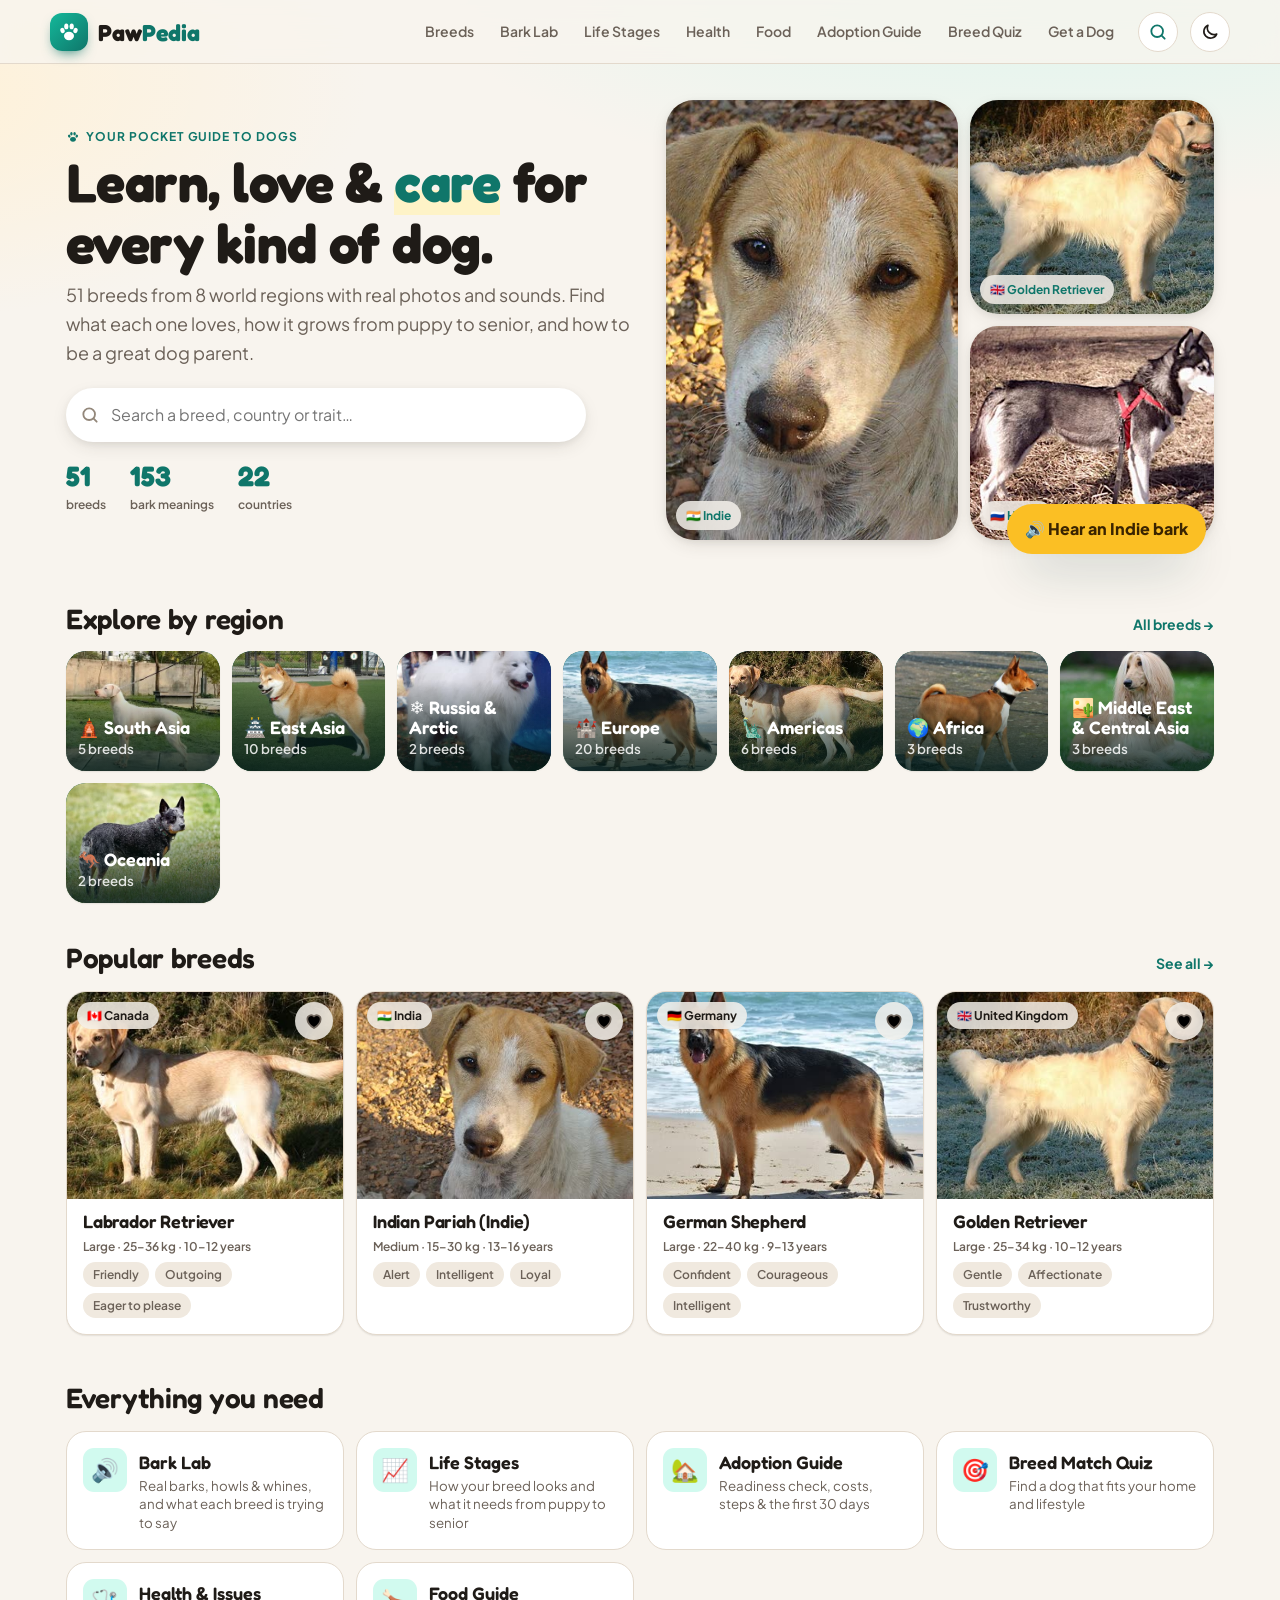
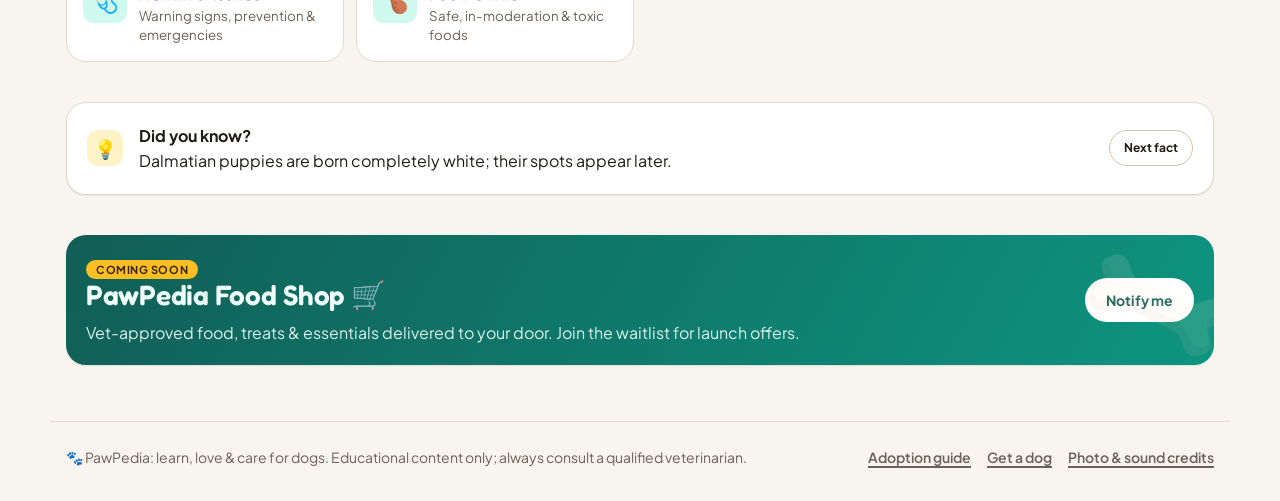
==== commit c9d441fa: "Add studio backdrop system for product-style breed photos Introduce white/dark studio backdrop token" ====
--- a/index.html
+++ b/index.html
@@ -215,6 +215,7 @@
   <script src="/js/breeds.js"></script>
   <script src="/js/data.js"></script>
   <script src="/js/credits.js"></script>
+  <script src="/js/studio.js"></script>
   <script src="/js/models.js"></script>
   <script src="/js/sounds.js"></script>
   <script src="/js/app.js"></script>
--- a/css/tokens.css
+++ b/css/tokens.css
@@ -26,6 +26,12 @@
   --green-600: #15803d; --green-100: #dcfce7;
   --red-600: #c62828;   --red-100: #fde4e4;
   --amber-700: #a35c00; --amber-100: #fdf0d5;
+
+  /* ---- Studio backdrops (product-photo style) ---- */
+  --studio-light: radial-gradient(130% 95% at 50% 26%, #ffffff 0%, #f7f4ef 52%, #e9e2d7 100%);
+  --studio-dark: radial-gradient(130% 95% at 50% 26%, #474c53 0%, #272b30 52%, #131518 100%);
+  --studio-light-shadow: rgba(60, 42, 25, .38);
+  --studio-dark-shadow: rgba(0, 0, 0, .75);
 
   /* ---- Typography ---- */
   --font-display: "Fredoka", "Trebuchet MS", system-ui, sans-serif;
@@ -89,6 +95,9 @@
   --danger: var(--red-600);     --danger-container: var(--red-100);
 
   --focus: var(--sun-500);
+  --studio-bg: var(--studio-light);
+  --studio-shadow: var(--studio-light-shadow);
+  --studio-ink: var(--sand-900);
   --scrim: rgba(20, 16, 12, 0.45);
   --glass: rgba(248, 244, 238, 0.82);
 
@@ -127,6 +136,9 @@
     --success: #4ade80;  --success-container: rgba(74, 222, 128, .12);
     --warning: #fbbf24;  --warning-container: rgba(251, 191, 36, .12);
     --danger: #f87171;   --danger-container: rgba(248, 113, 113, .13);
+    --studio-bg: var(--studio-dark);
+    --studio-shadow: var(--studio-dark-shadow);
+    --studio-ink: #f2f4f5;
     --scrim: rgba(0, 0, 0, .6);
     --glass: rgba(12, 17, 16, .8);
     --shadow-sm: 0 1px 2px rgba(0, 0, 0, .4);
@@ -162,9 +174,16 @@
   --success: #4ade80;  --success-container: rgba(74, 222, 128, .12);
   --warning: #fbbf24;  --warning-container: rgba(251, 191, 36, .12);
   --danger: #f87171;   --danger-container: rgba(248, 113, 113, .13);
+  --studio-bg: var(--studio-dark);
+  --studio-shadow: var(--studio-dark-shadow);
+  --studio-ink: #f2f4f5;
   --scrim: rgba(0, 0, 0, .6);
   --glass: rgba(12, 17, 16, .8);
   --shadow-sm: 0 1px 2px rgba(0, 0, 0, .4);
   --shadow-md: 0 8px 24px -8px rgba(0, 0, 0, .6);
   --shadow-lg: 0 24px 50px -16px rgba(0, 0, 0, .7);
 }
+
+/* ---- Studio backdrop preference (independent of the app theme) ---- */
+html:root[data-studio="light"] { --studio-bg: var(--studio-light); --studio-shadow: var(--studio-light-shadow); --studio-ink: var(--sand-900); }
+html:root[data-studio="dark"]  { --studio-bg: var(--studio-dark);  --studio-shadow: var(--studio-dark-shadow);  --studio-ink: #f2f4f5; }
--- a/css/styles.css
+++ b/css/styles.css
@@ -174,6 +174,7 @@
 .collage figure { height: 100%; }
 .collage img { width: 100%; height: 100%; object-fit: cover; transition: transform var(--dur-slow) var(--ease); }
 .collage a:hover img { transform: scale(1.04); }
+.collage figure.studio img { padding: 6% 4% 0; }
 .collage figcaption { position: absolute; left: 10px; bottom: 10px; max-width: calc(100% - 20px); white-space: nowrap; overflow: hidden; text-overflow: ellipsis; padding: 5px 10px; border-radius: var(--r-pill); background: var(--glass); backdrop-filter: blur(8px); font-size: var(--fs-xs); font-weight: var(--fw-bold); }
 .bark-fab { position: absolute; right: 8px; bottom: -14px; z-index: 2; display: flex; align-items: center; gap: 8px; padding: 12px 18px; border-radius: var(--r-pill); border: 0; cursor: pointer; background: var(--accent); color: #3a2400; font-weight: var(--fw-black); box-shadow: var(--shadow-lg); }
 .bark-fab:active { transform: scale(.96); }
@@ -205,6 +206,18 @@
 .promo h2 { font-size: var(--fs-xl); }
 .promo p { opacity: .9; margin: 0; }
 .promo::after { content: "🦴"; position: absolute; right: -10px; top: -26px; font-size: 7rem; opacity: .12; transform: rotate(-20deg); }
+
+/* ---------- Studio (product-photo) frames ---------- */
+.studio { position: relative; isolation: isolate; overflow: hidden; background: var(--studio-bg); }
+.studio::after { content: ""; position: absolute; z-index: 0; left: 18%; right: 18%; bottom: 6%; height: 9%; border-radius: 50%; background: radial-gradient(closest-side, var(--studio-shadow), transparent); pointer-events: none; }
+.studio.bust::after { display: none; }
+.studio > :not(img) { z-index: 2; }
+.studio > img { position: relative; z-index: 1; width: 100%; height: 100%; object-fit: contain !important; filter: drop-shadow(0 6px 10px rgba(0, 0, 0, .16)); transition: transform var(--dur-slow) var(--ease); }
+.studio-toggle { display: inline-flex; align-items: center; gap: var(--sp-2); }
+.studio-toggle > span { font-size: var(--fs-xs); font-weight: var(--fw-bold); color: var(--text-2); }
+.studio-toggle .seg button { padding: 6px 12px; font-size: var(--fs-xs); }
+.swatch { display: inline-block; width: 12px; height: 12px; border-radius: 50%; vertical-align: -1px; margin-right: 4px; border: 1px solid var(--border-strong); }
+.swatch.w { background: var(--studio-light); } .swatch.d { background: var(--studio-dark); }
 
 /* ---------- Breed cards ---------- */
 .filters { position: sticky; top: var(--appbar-h); z-index: 20; display: grid; gap: var(--sp-3); padding: var(--sp-3) 0; margin: 0 calc(var(--sp-4) * -1) var(--sp-4); padding-inline: var(--sp-4); background: var(--glass); backdrop-filter: blur(14px); -webkit-backdrop-filter: blur(14px); border-bottom: 1px solid var(--border); }
@@ -221,6 +234,8 @@
 .bcard .ph { position: relative; aspect-ratio: 4 / 3; background: var(--surface-3); overflow: hidden; }
 .bcard .ph img { width: 100%; height: 100%; object-fit: cover; transition: transform var(--dur-slow) var(--ease); }
 .bcard:hover .ph img { transform: scale(1.05); }
+.bcard .ph.studio img { padding: 4% 4% 0; }
+.bcard:hover .ph.studio img { transform: translateY(-4px) scale(1.04); }
 .bcard .flag { position: absolute; left: 10px; top: 10px; padding: 4px 10px; border-radius: var(--r-pill); background: var(--glass); backdrop-filter: blur(8px); font-size: var(--fs-xs); font-weight: var(--fw-bold); color: var(--text); }
 .bcard .body { padding: var(--sp-3) var(--sp-4) var(--sp-4); display: grid; gap: 6px; }
 .bcard h3 { margin: 0; font-size: var(--fs-md); }
@@ -237,6 +252,9 @@
 @media (min-width: 860px) { .dhero { grid-template-columns: 1.1fr 1fr; } }
 .dhero .ph { position: relative; min-height: 280px; background: var(--surface-3); }
 .dhero .ph img { position: absolute; inset: 0; width: 100%; height: 100%; object-fit: cover; }
+.dhero .ph.studio { min-height: 0; aspect-ratio: 4 / 3; }
+.dhero .ph.studio img { position: relative; }
+@media (min-width: 860px) { .dhero .ph.studio { aspect-ratio: auto; min-height: 420px; } .dhero .ph.studio img { position: absolute; inset: 0; } }
 .credit { position: absolute; right: 8px; bottom: 8px; max-width: 80%; padding: 3px 8px; border-radius: var(--r-pill); background: rgba(0, 0, 0, .5); color: #fff; font-size: 10px; text-decoration: none; white-space: nowrap; overflow: hidden; text-overflow: ellipsis; }
 .dhero .info { padding: var(--sp-6); display: grid; gap: var(--sp-3); align-content: center; }
 .dhero h1 { margin: 0; }
@@ -268,6 +286,8 @@
 .mini-life { display: grid; gap: var(--sp-3); grid-template-columns: repeat(auto-fit, minmax(min(100%, 220px), 1fr)); }
 .mini-life .card { padding: var(--sp-4); }
 .mini-life img { width: 100%; aspect-ratio: 16 / 10; object-fit: cover; border-radius: var(--r-md); margin-bottom: var(--sp-3); }
+.mini-life .studio { aspect-ratio: 16 / 10; border-radius: var(--r-md); margin-bottom: var(--sp-3); }
+.mini-life .studio > img { aspect-ratio: auto; margin: 0; border-radius: 0; }
 .cta-band { display: grid; gap: var(--sp-4); align-items: center; grid-template-columns: 1fr; background: linear-gradient(120deg, var(--coral-500), var(--sun-500)); color: #fff; border: 0; }
 @media (min-width: 720px) { .cta-band { grid-template-columns: 1fr auto; } }
 .cta-band .btn { background: #fff; color: var(--coral-600); }
@@ -290,8 +310,11 @@
 .stage { position: relative; display: grid; gap: var(--sp-5); align-items: center; overflow: hidden; }
 @media (min-width: 860px) { .stage { grid-template-columns: 1fr 1.1fr; } }
 .stage-photo { position: relative; aspect-ratio: 1; max-width: 360px; width: 100%; margin: 0 auto; }
-.stage-photo img { position: relative; z-index: 2; width: 100%; height: 100%; object-fit: cover; border-radius: 50%; border: 6px solid var(--surface); box-shadow: var(--shadow-lg); transition: transform var(--dur) var(--ease-bounce); }
+.stage-photo img { position: relative; z-index: 2; width: 100%; height: 100%; object-fit: cover; transition: transform var(--dur) var(--ease-bounce); }
 .stage-photo.barking img { transform: scale(1.04) rotate(-2deg); }
+.stage-photo .frame { position: relative; z-index: 2; width: 100%; height: 100%; border-radius: 50%; border: 6px solid var(--surface); box-shadow: var(--shadow-lg); overflow: hidden; }
+.stage-photo .frame > img { border: 0; border-radius: 0; box-shadow: none; }
+.stage-photo .frame.studio > img { object-position: 50% 70%; padding: 10% 6% 4%; }
 .ring { position: absolute; inset: 0; border-radius: 50%; border: 3px solid var(--primary); opacity: 0; z-index: 1; }
 .stage-photo.barking .ring { animation: ring 1.1s var(--ease) infinite; }
 .stage-photo.barking .ring:nth-child(2) { animation-delay: .35s; }
@@ -309,6 +332,7 @@
 .picker-item { display: flex; align-items: center; gap: var(--sp-3); padding: 8px; border-radius: var(--r-md); border: 0; background: transparent; cursor: pointer; text-align: left; width: 100%; }
 .picker-item:hover, .picker-item.active { background: var(--surface-3); }
 .picker-item img { width: 44px; height: 44px; border-radius: 12px; object-fit: cover; }
+.picker-item img.cutimg, .picker-btn img.cutimg { object-fit: contain; background: var(--studio-bg); padding: 2px; }
 .picker-item small { display: block; color: var(--text-2); }
 .picker-group { font: var(--fw-bold) var(--fs-xs) var(--font-body); text-transform: uppercase; letter-spacing: .06em; color: var(--text-3); margin: var(--sp-3) 8px 4px; }
 
